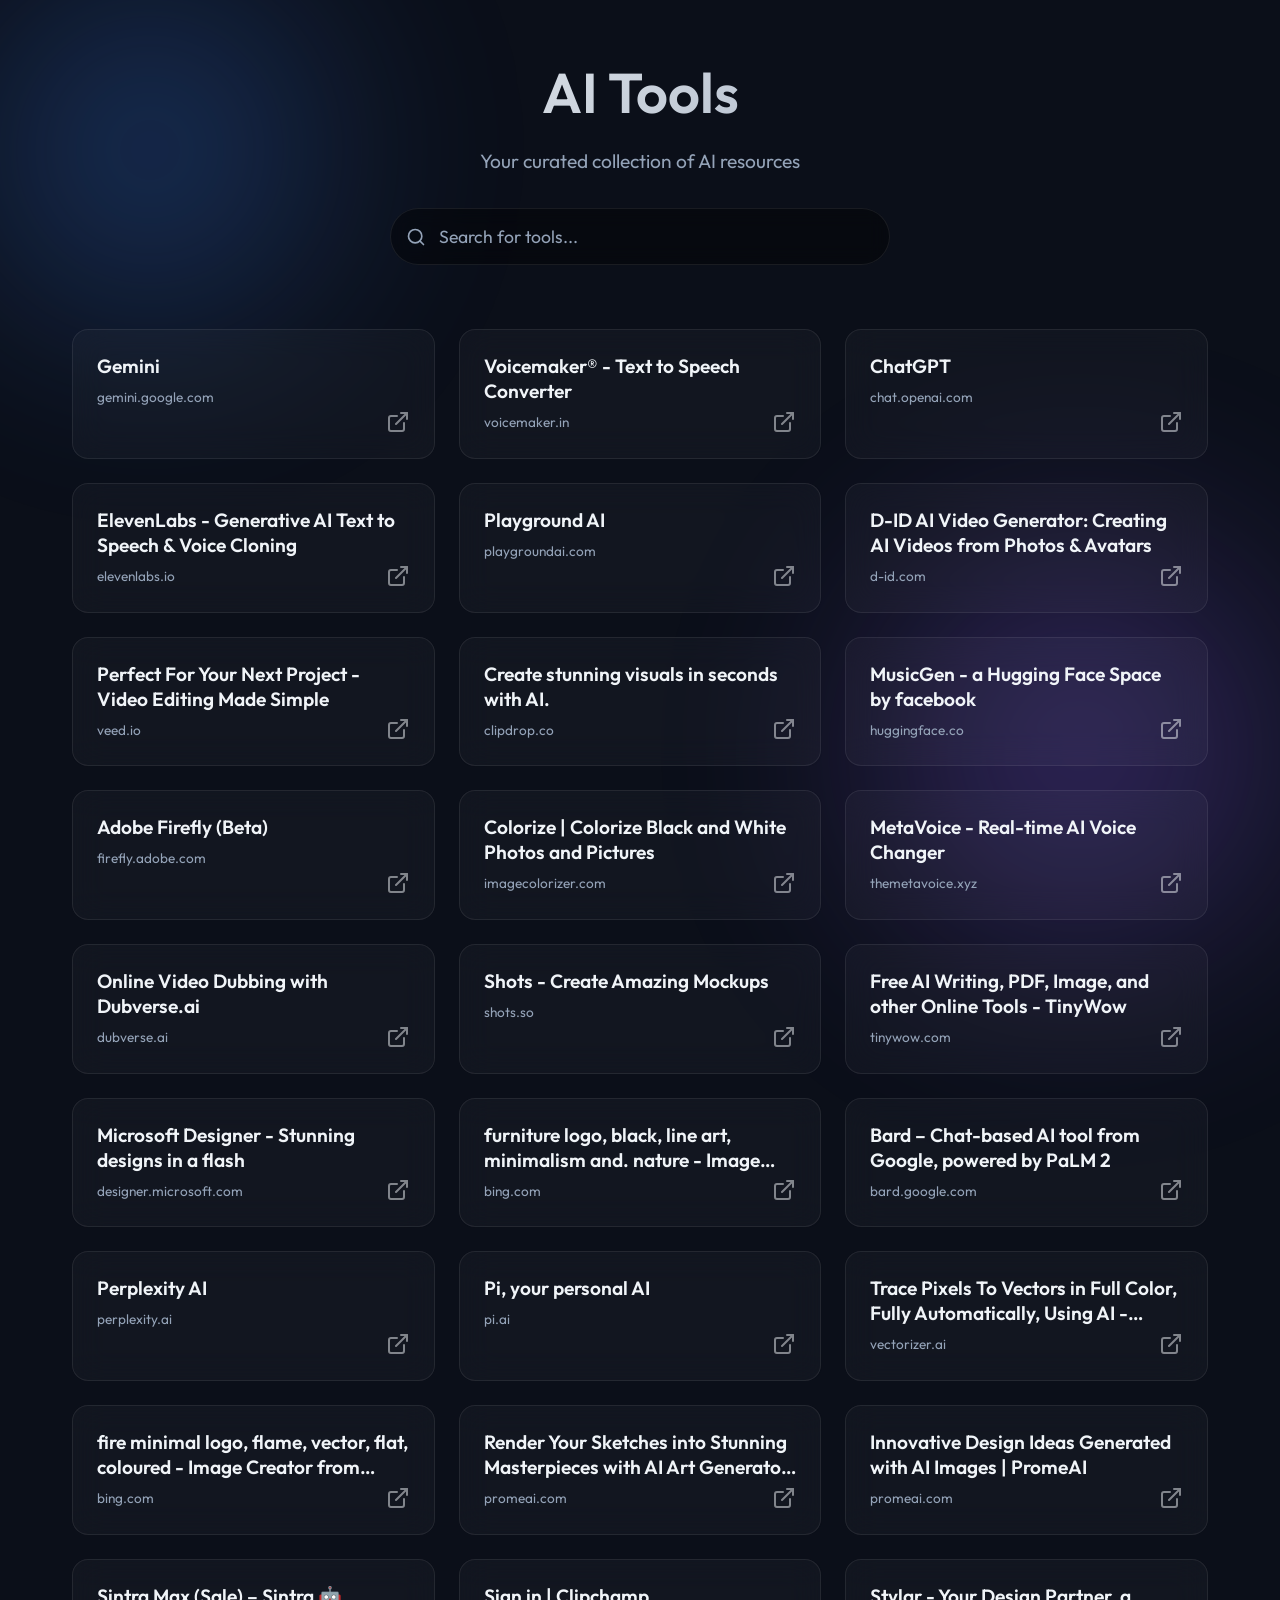
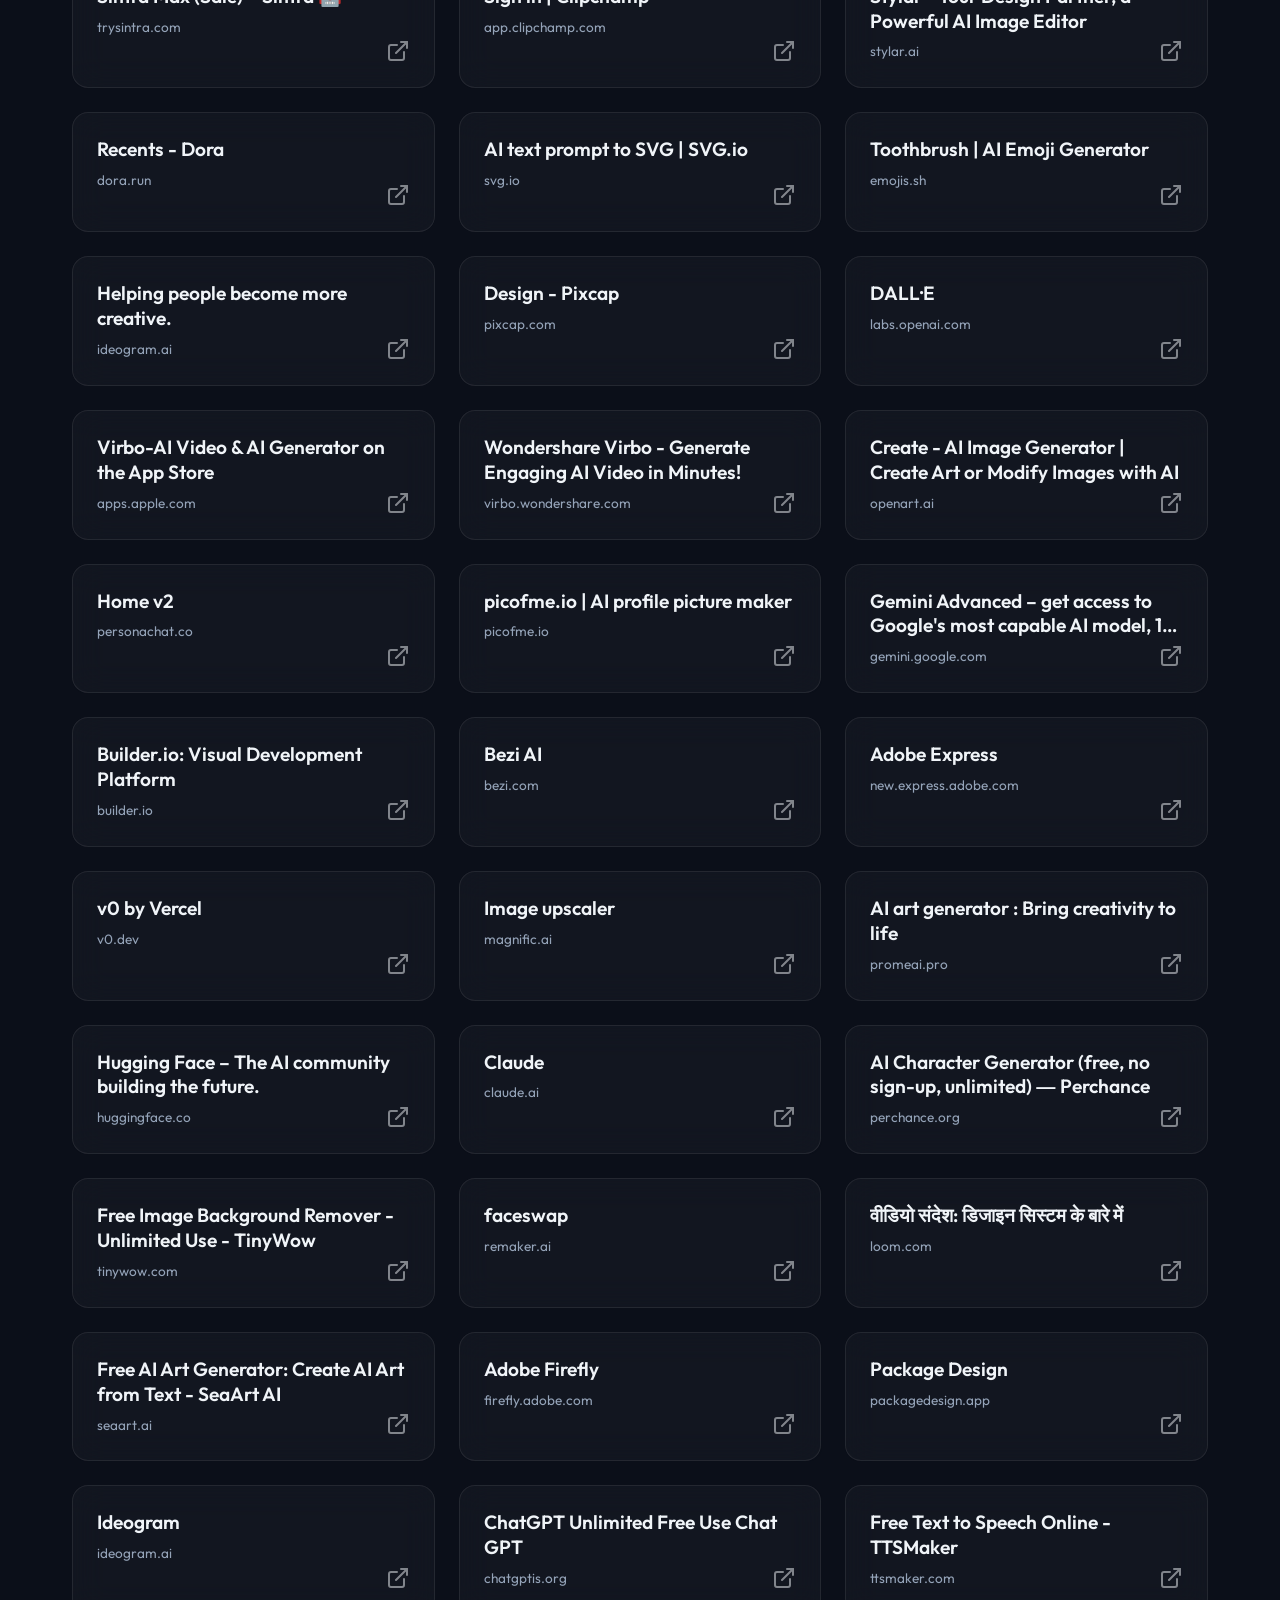
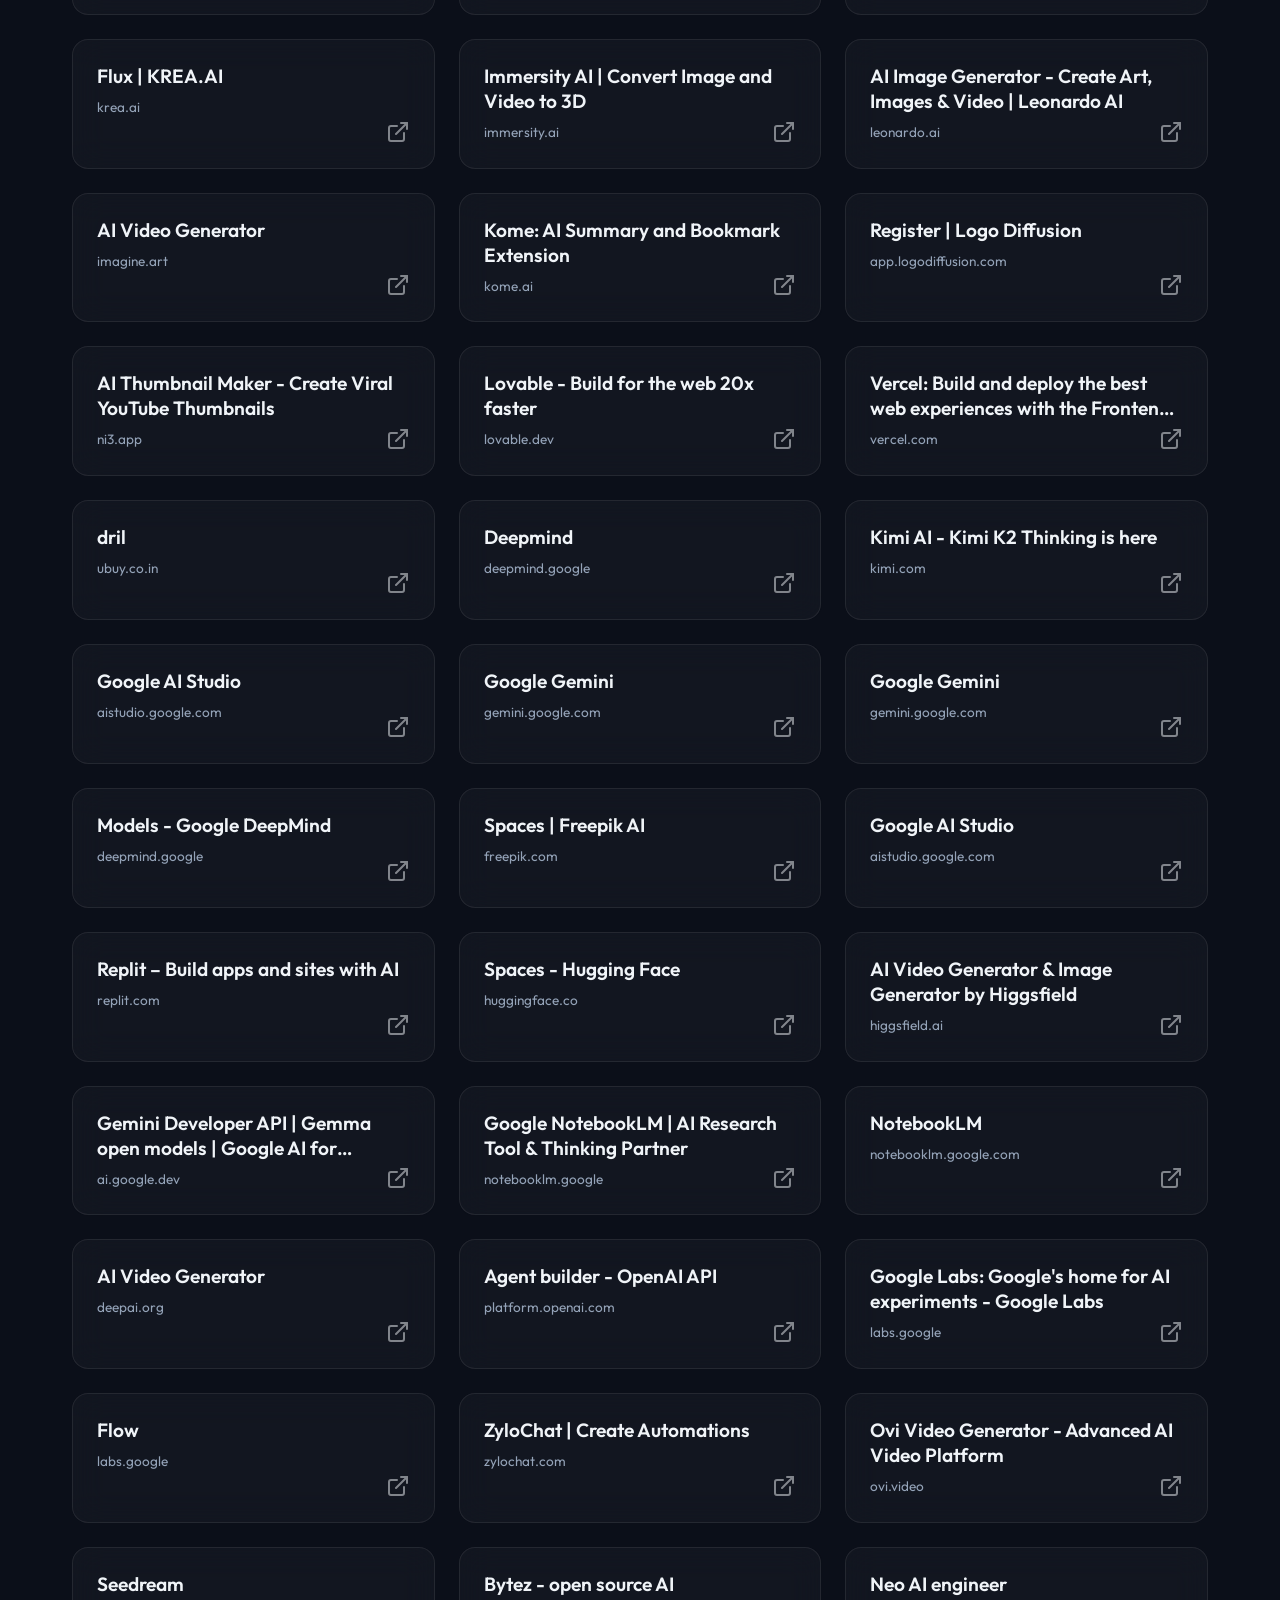
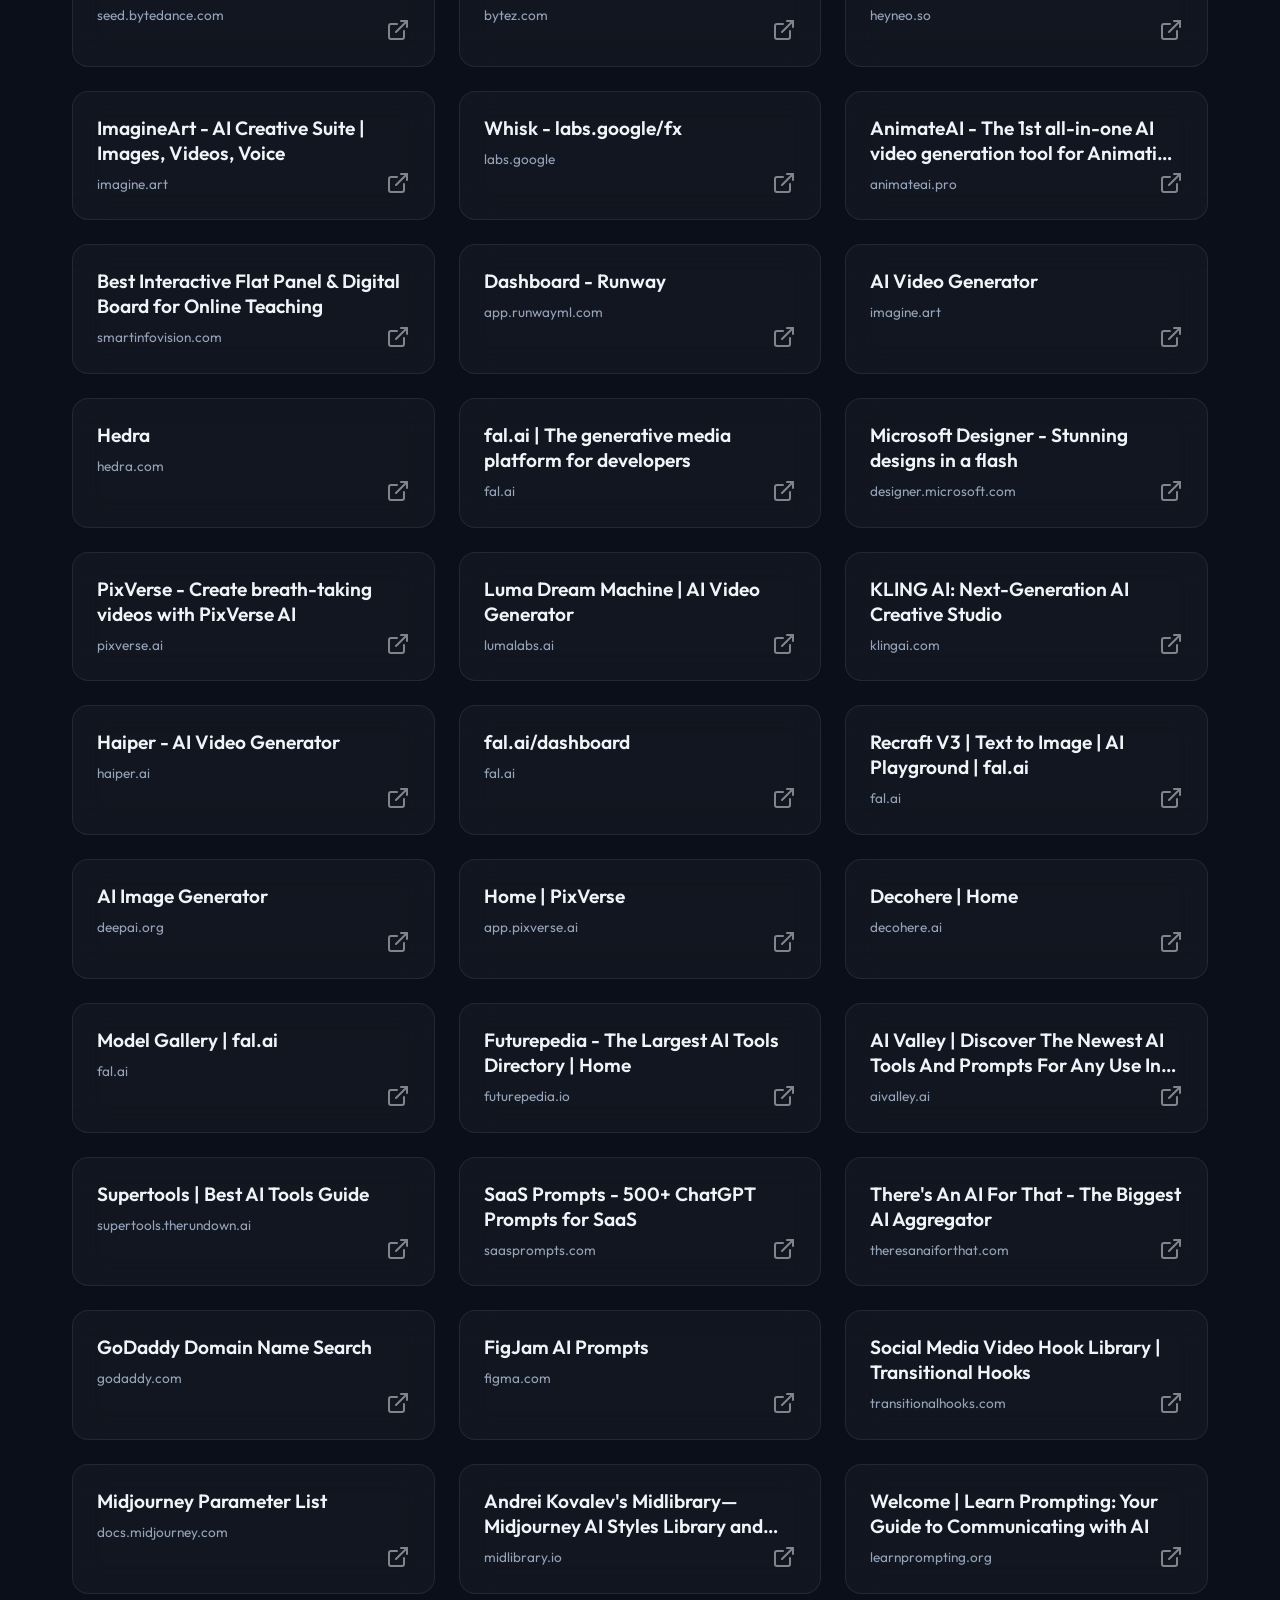
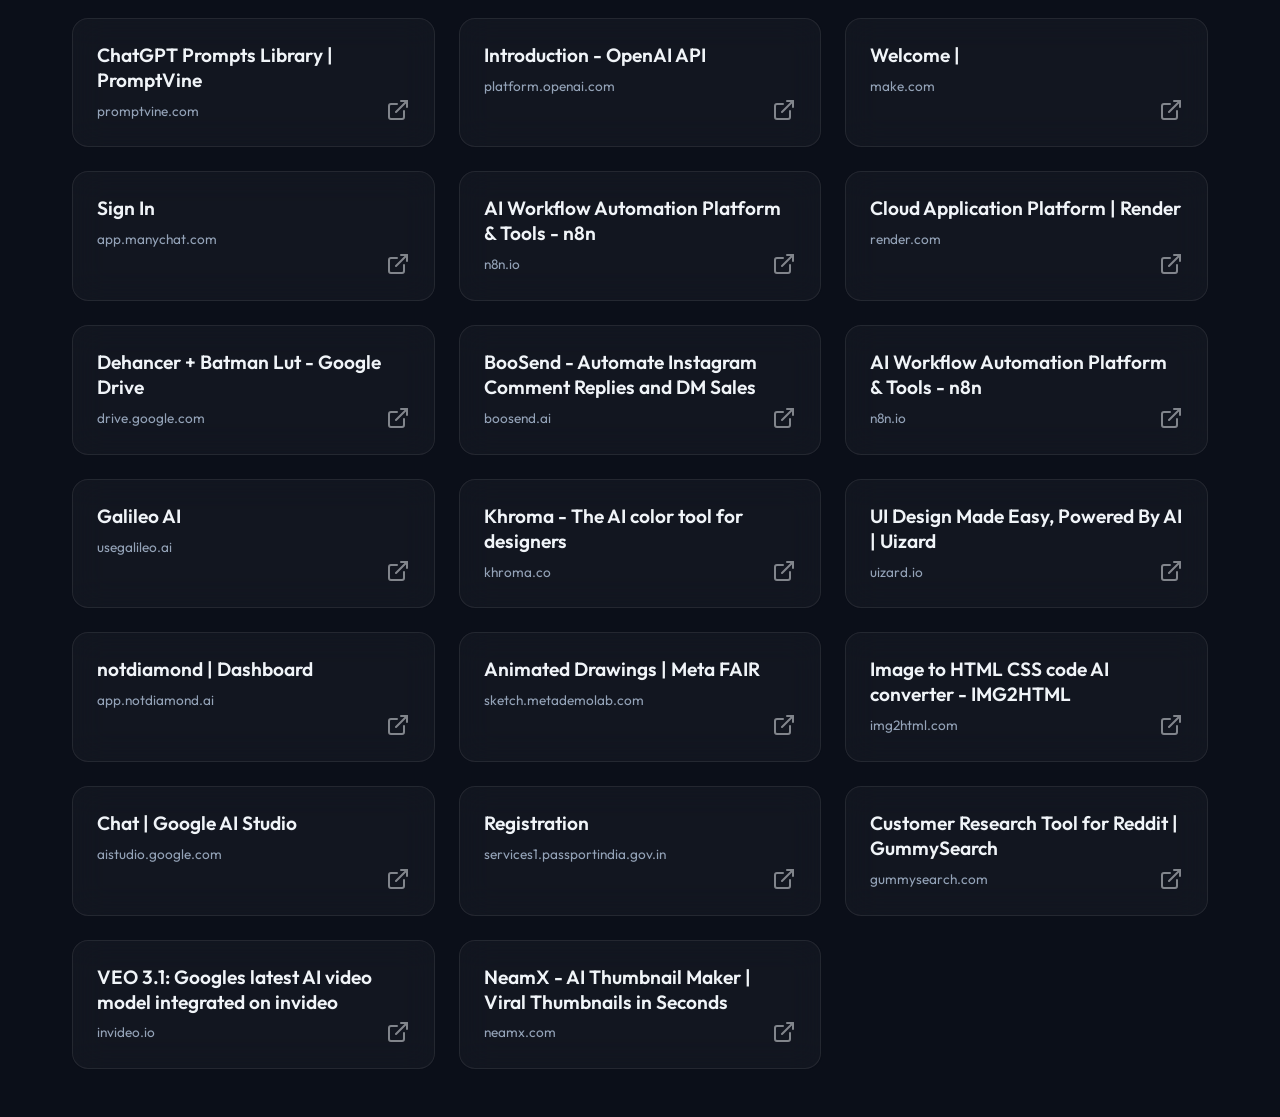
==== index.html @ 4e3dfdd3 "Initial commit of AI Tools dashboard" ====
<!DOCTYPE html>
<html lang="en">
<head>
    <meta charset="UTF-8">
    <meta name="viewport" content="width=device-width, initial-scale=1.0">
    <title>AI Tools Dashboard</title>
    <link rel="preconnect" href="https://fonts.googleapis.com">
    <link rel="preconnect" href="https://fonts.gstatic.com" crossorigin>
    <link href="https://fonts.googleapis.com/css2?family=Outfit:wght@300;400;600&display=swap" rel="stylesheet">
    <link rel="stylesheet" href="style.css">
</head>
<body>
    <div class="background-orb orb-1"></div>
    <div class="background-orb orb-2"></div>
    
    <main class="container">
        <header>
            <h1>AI Tools</h1>
            <p>Your curated collection of AI resources</p>
            <div class="search-container">
                <input type="text" id="search-input" placeholder="Search for tools...">
                <svg class="search-icon" xmlns="http://www.w3.org/2000/svg" width="20" height="20" viewBox="0 0 24 24" fill="none" stroke="currentColor" stroke-width="2" stroke-linecap="round" stroke-linejoin="round"><circle cx="11" cy="11" r="8"></circle><line x1="21" y1="21" x2="16.65" y2="16.65"></line></svg>
            </div>
        </header>
        
        <div class="grid-container" id="bookmarks-grid">
            <!-- Bookmarks will be injected here -->
        </div>
        
        <div id="no-results" class="hidden">
            <p>No tools found matching your search.</p>
        </div>
    </main>

    <script src="data.js"></script>
    <script src="script.js"></script>
</body>
</html>
---- style.css ----
:root {
    --bg-color: #0b0f19;
    --card-bg: rgba(255, 255, 255, 0.03);
    --card-border: rgba(255, 255, 255, 0.08);
    --card-hover-bg: rgba(255, 255, 255, 0.06);
    --card-hover-border: rgba(255, 255, 255, 0.2);
    --text-primary: #f0f4f8;
    --text-secondary: #94a3b8;
    --accent: #3b82f6;
    --accent-glow: rgba(59, 130, 246, 0.5);
    --gradient-1: #3b82f6;
    --gradient-2: #8b5cf6;
}

* {
    box-sizing: border-box;
    margin: 0;
    padding: 0;
}

body {
    font-family: 'Outfit', sans-serif;
    background-color: var(--bg-color);
    color: var(--text-primary);
    min-height: 100vh;
    overflow-x: hidden;
    position: relative;
    line-height: 1.6;
}

/* Background animated orbs for premium feel */
.background-orb {
    position: fixed;
    border-radius: 50%;
    filter: blur(100px);
    z-index: -1;
    opacity: 0.4;
    animation: float 20s infinite alternate ease-in-out;
}

.orb-1 {
    width: 500px;
    height: 500px;
    background: radial-gradient(circle, var(--gradient-1) 0%, transparent 70%);
    top: -100px;
    left: -100px;
}

.orb-2 {
    width: 600px;
    height: 600px;
    background: radial-gradient(circle, var(--gradient-2) 0%, transparent 70%);
    bottom: -150px;
    right: -100px;
    animation-delay: -5s;
}

@keyframes float {
    0% { transform: translate(0, 0) scale(1); }
    100% { transform: translate(30px, 50px) scale(1.1); }
}

.container {
    max-width: 1200px;
    margin: 0 auto;
    padding: 3rem 2rem;
}

header {
    text-align: center;
    margin-bottom: 4rem;
    animation: fadeInDown 0.8s ease-out;
}

h1 {
    font-size: 3.5rem;
    font-weight: 600;
    margin-bottom: 0.5rem;
    background: linear-gradient(135deg, #fff, #94a3b8);
    -webkit-background-clip: text;
    -webkit-text-fill-color: transparent;
}

header p {
    font-size: 1.2rem;
    color: var(--text-secondary);
    margin-bottom: 2rem;
}

.search-container {
    position: relative;
    max-width: 500px;
    margin: 0 auto;
}

#search-input {
    width: 100%;
    padding: 1rem 1.5rem 1rem 3rem;
    font-family: 'Outfit', sans-serif;
    font-size: 1.1rem;
    color: var(--text-primary);
    background: rgba(0, 0, 0, 0.4);
    border: 1px solid var(--card-border);
    border-radius: 50px;
    outline: none;
    transition: all 0.3s ease;
    backdrop-filter: blur(10px);
    -webkit-backdrop-filter: blur(10px);
}

#search-input:focus {
    border-color: var(--accent);
    box-shadow: 0 0 20px var(--accent-glow);
    background: rgba(0, 0, 0, 0.6);
}

#search-input::placeholder {
    color: var(--text-secondary);
}

.search-icon {
    position: absolute;
    left: 1rem;
    top: 50%;
    transform: translateY(-50%);
    color: var(--text-secondary);
    pointer-events: none;
    transition: color 0.3s ease;
}

#search-input:focus + .search-icon {
    color: var(--accent);
}

.grid-container {
    display: grid;
    grid-template-columns: repeat(auto-fill, minmax(280px, 1fr));
    gap: 1.5rem;
    perspective: 1000px;
}

.bookmark-card {
    background: var(--card-bg);
    border: 1px solid var(--card-border);
    border-radius: 16px;
    padding: 1.5rem;
    text-decoration: none;
    color: var(--text-primary);
    transition: all 0.4s cubic-bezier(0.175, 0.885, 0.32, 1.275);
    backdrop-filter: blur(16px);
    -webkit-backdrop-filter: blur(16px);
    display: flex;
    flex-direction: column;
    justify-content: space-between;
    min-height: 120px;
    position: relative;
    overflow: hidden;
    opacity: 0;
    transform: translateY(20px);
    animation: fadeInUp 0.6s forwards ease-out;
}

/* Subtle shine effect on cards */
.bookmark-card::before {
    content: '';
    position: absolute;
    top: 0;
    left: -100%;
    width: 50%;
    height: 100%;
    background: linear-gradient(to right, transparent, rgba(255, 255, 255, 0.05), transparent);
    transform: skewX(-20deg);
    transition: 0.7s;
}

.bookmark-card:hover::before {
    left: 150%;
}

.bookmark-card:hover {
    transform: translateY(-8px) scale(1.02);
    background: var(--card-hover-bg);
    border-color: var(--card-hover-border);
    box-shadow: 0 20px 40px rgba(0, 0, 0, 0.4), 0 0 20px rgba(59, 130, 246, 0.1);
}

.bookmark-title {
    font-size: 1.2rem;
    font-weight: 600;
    margin-bottom: 0.5rem;
    line-height: 1.3;
    display: -webkit-box;
    -webkit-line-clamp: 2;
    -webkit-box-orient: vertical;
    overflow: hidden;
}

.bookmark-url {
    font-size: 0.85rem;
    color: var(--text-secondary);
    white-space: nowrap;
    overflow: hidden;
    text-overflow: ellipsis;
}

.bookmark-icon {
    position: absolute;
    bottom: 1.5rem;
    right: 1.5rem;
    width: 24px;
    height: 24px;
    opacity: 0.5;
    transition: opacity 0.3s ease;
}

.bookmark-card:hover .bookmark-icon {
    opacity: 1;
}

.hidden {
    display: none !important;
}

#no-results {
    text-align: center;
    padding: 3rem;
    color: var(--text-secondary);
    font-size: 1.2rem;
    animation: fadeIn 0.5s ease;
}

@keyframes fadeInUp {
    to {
        opacity: 1;
        transform: translateY(0);
    }
}

@keyframes fadeInDown {
    from {
        opacity: 0;
        transform: translateY(-20px);
    }
    to {
        opacity: 1;
        transform: translateY(0);
    }
}

@keyframes fadeIn {
    from { opacity: 0; }
    to { opacity: 1; }
}

@media (max-width: 768px) {
    h1 { font-size: 2.5rem; }
    .container { padding: 2rem 1rem; }
}
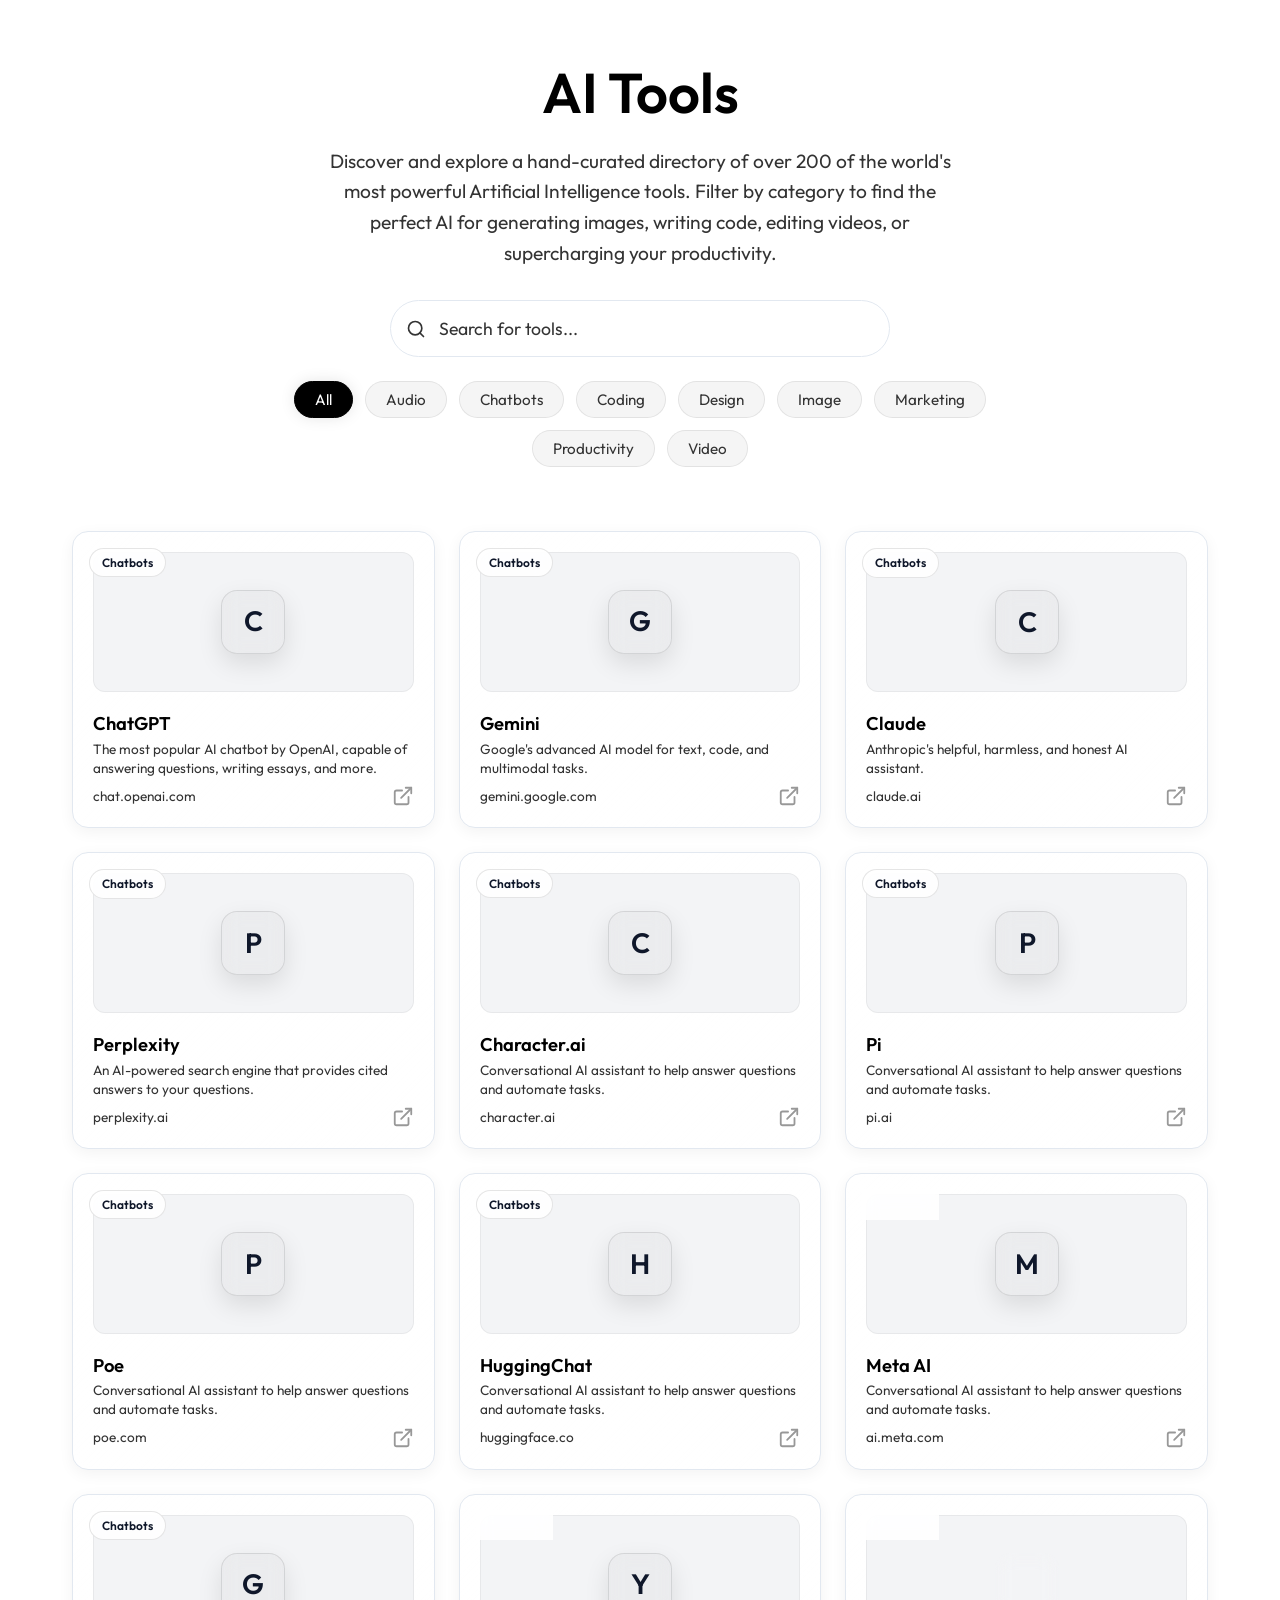
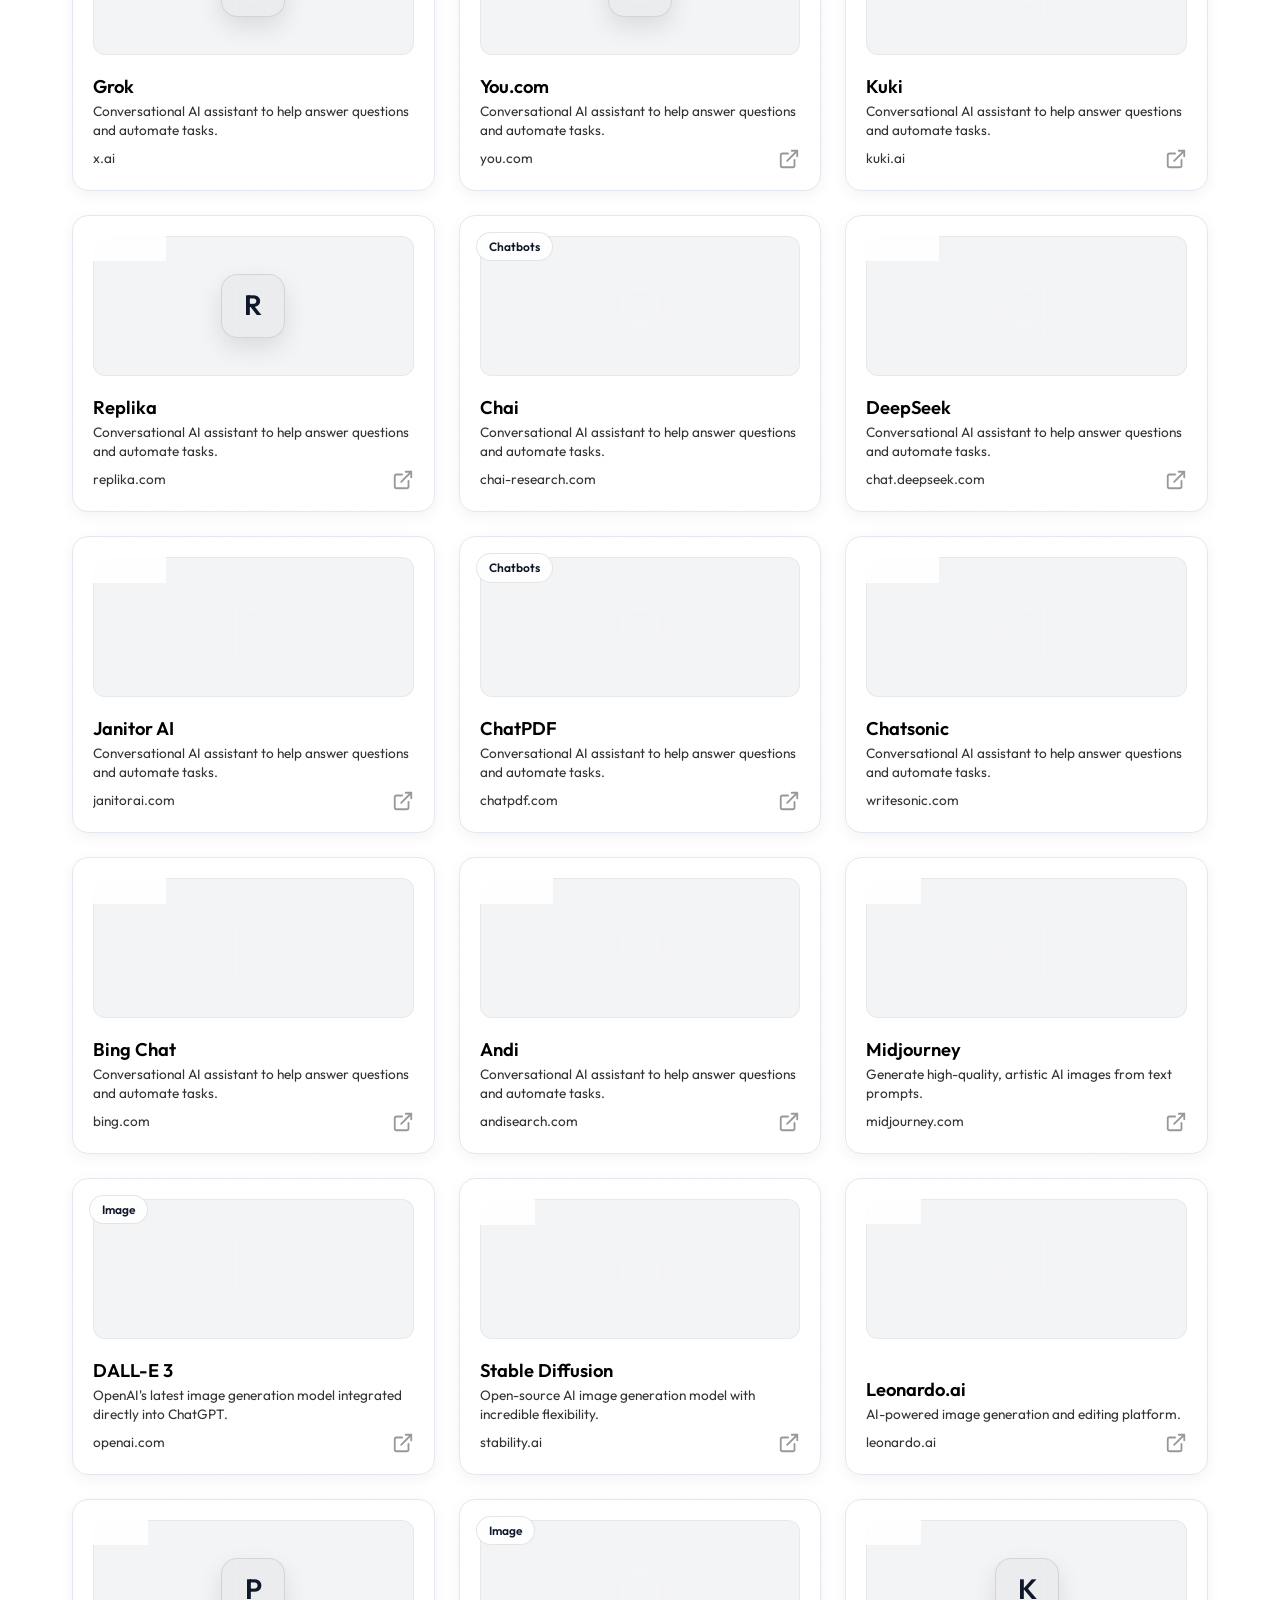
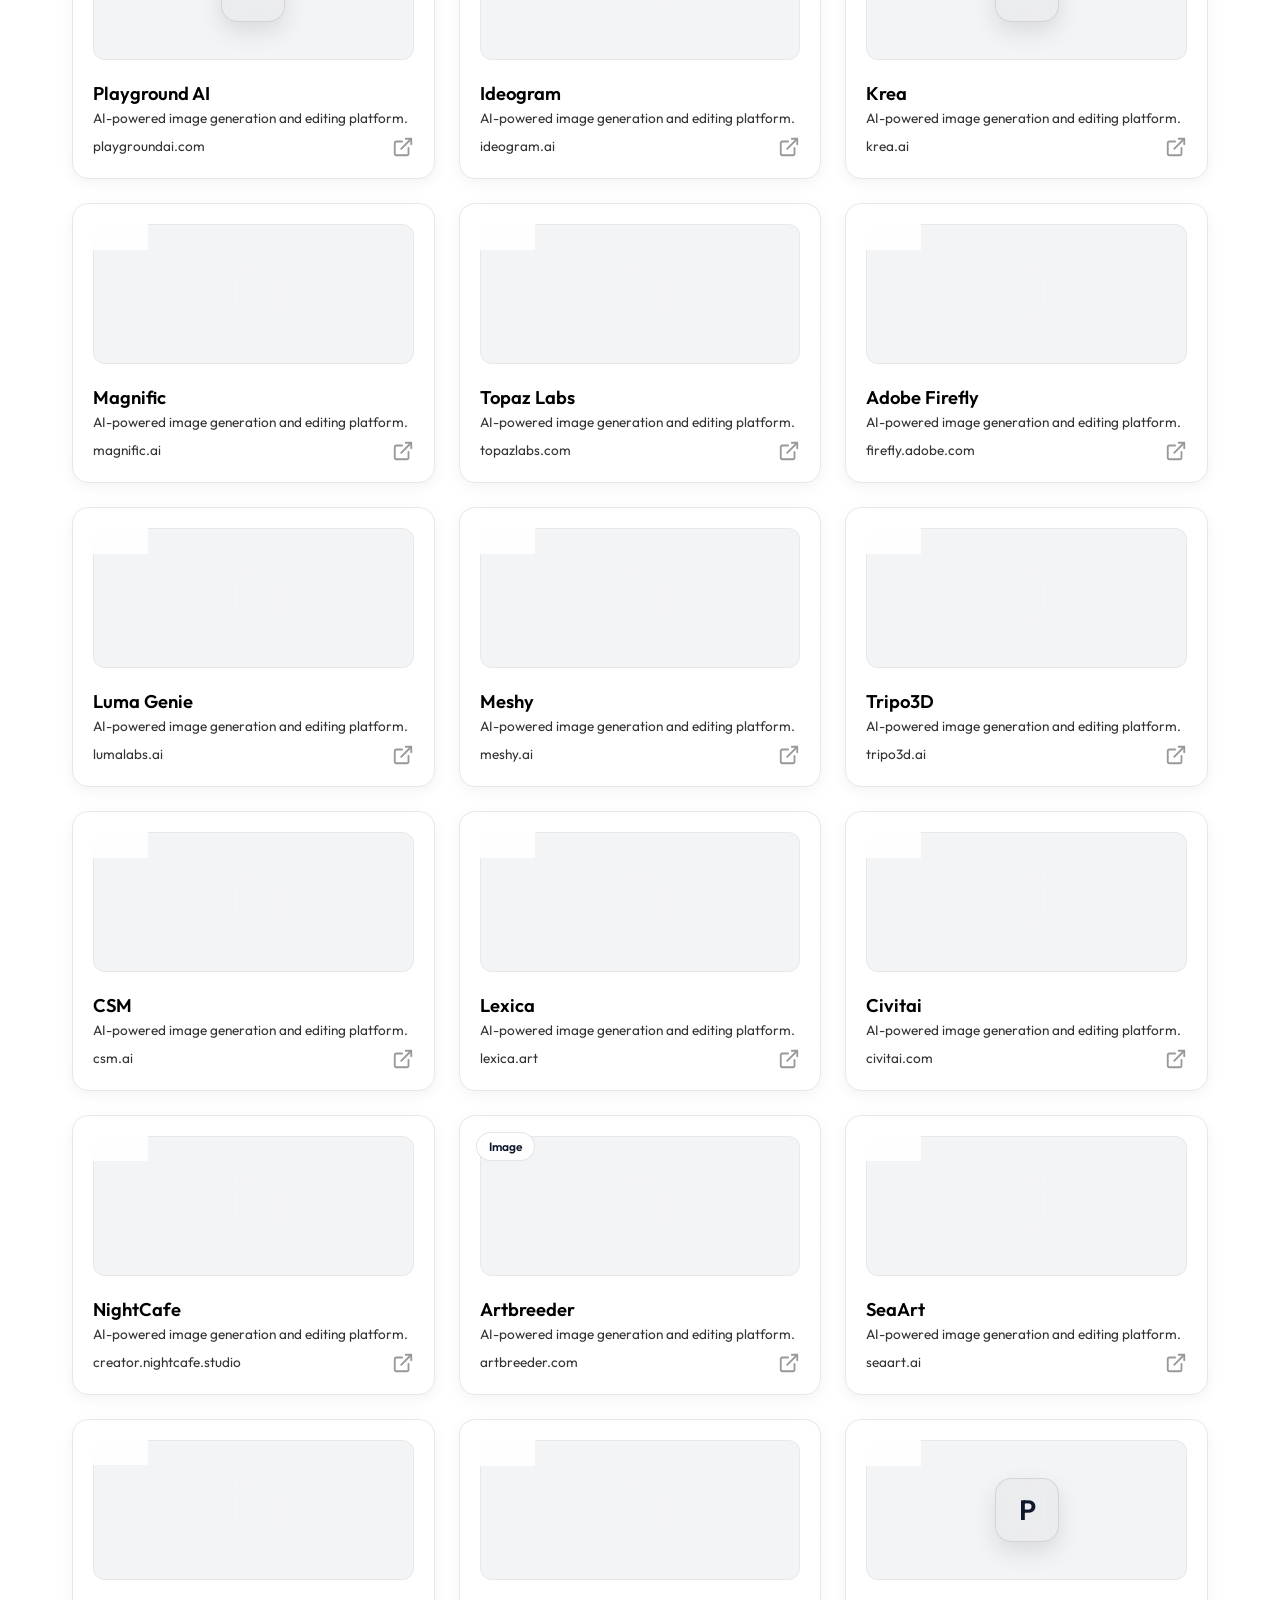
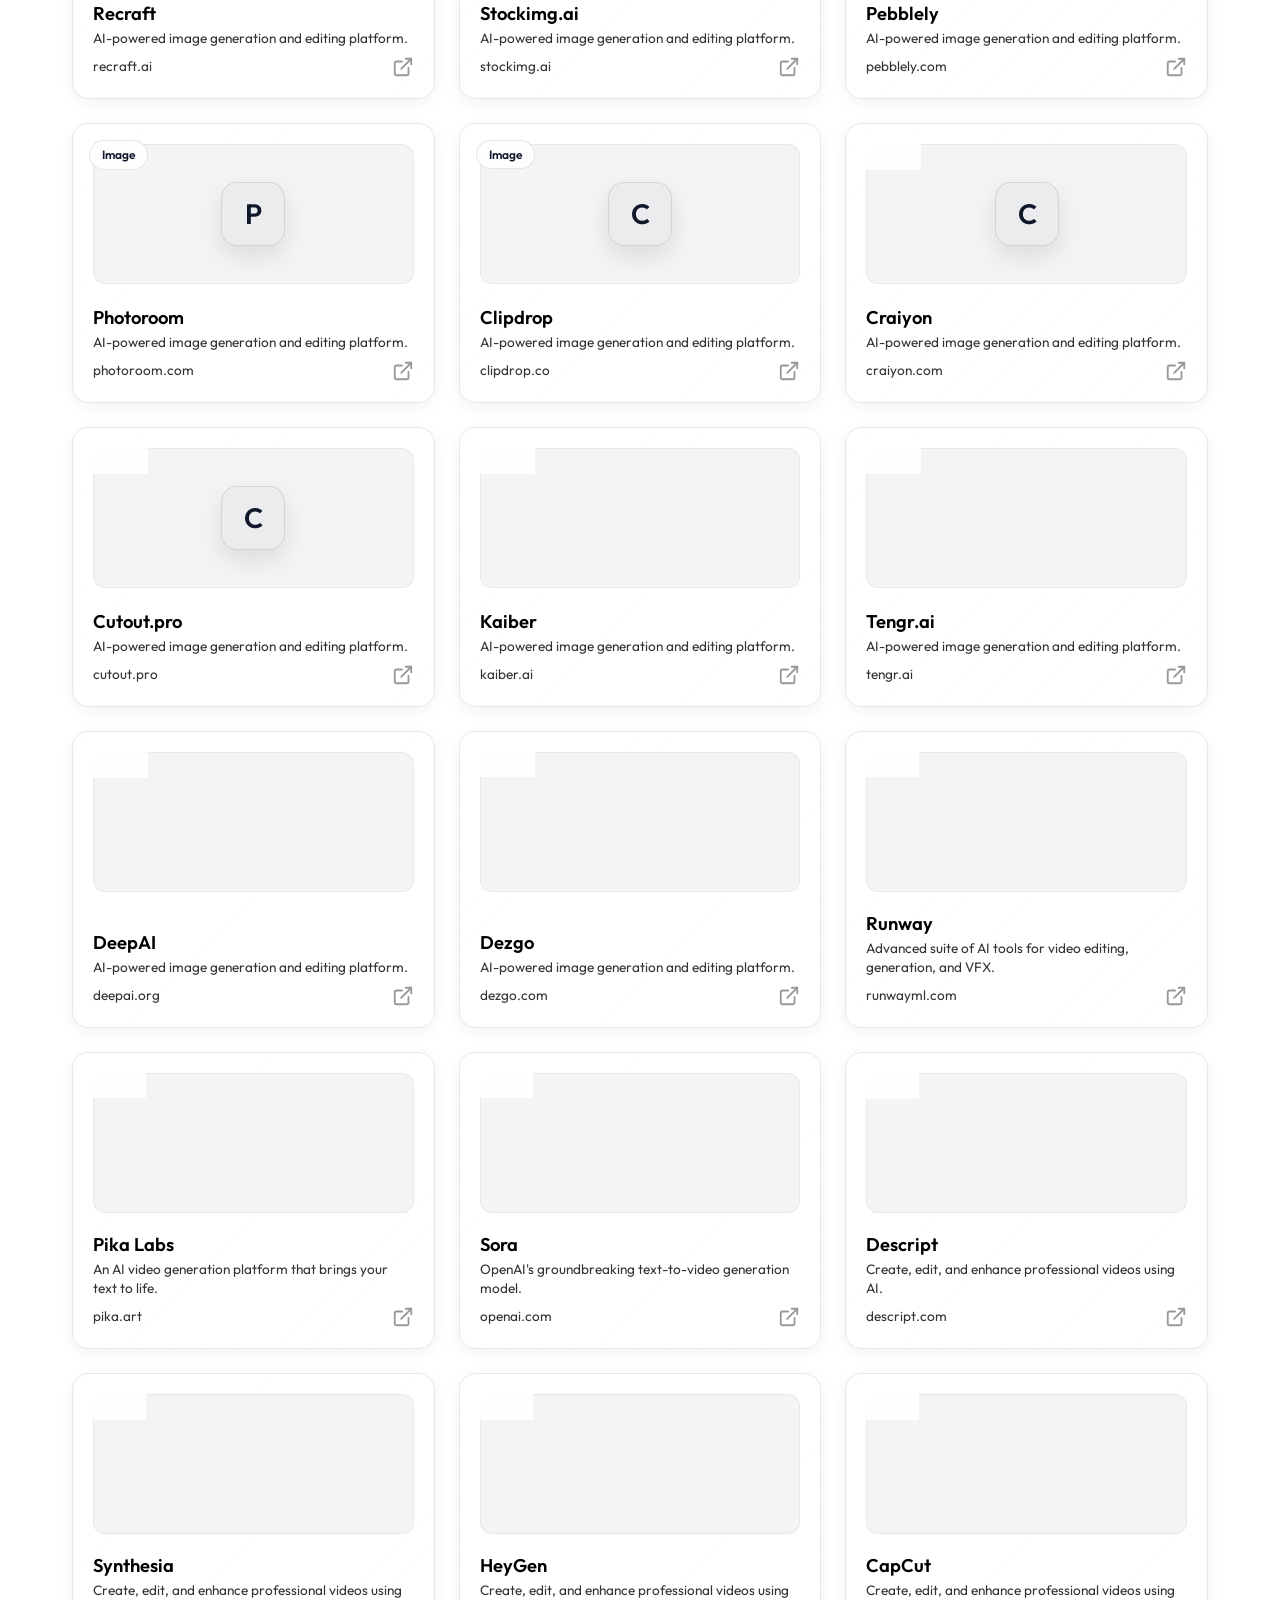
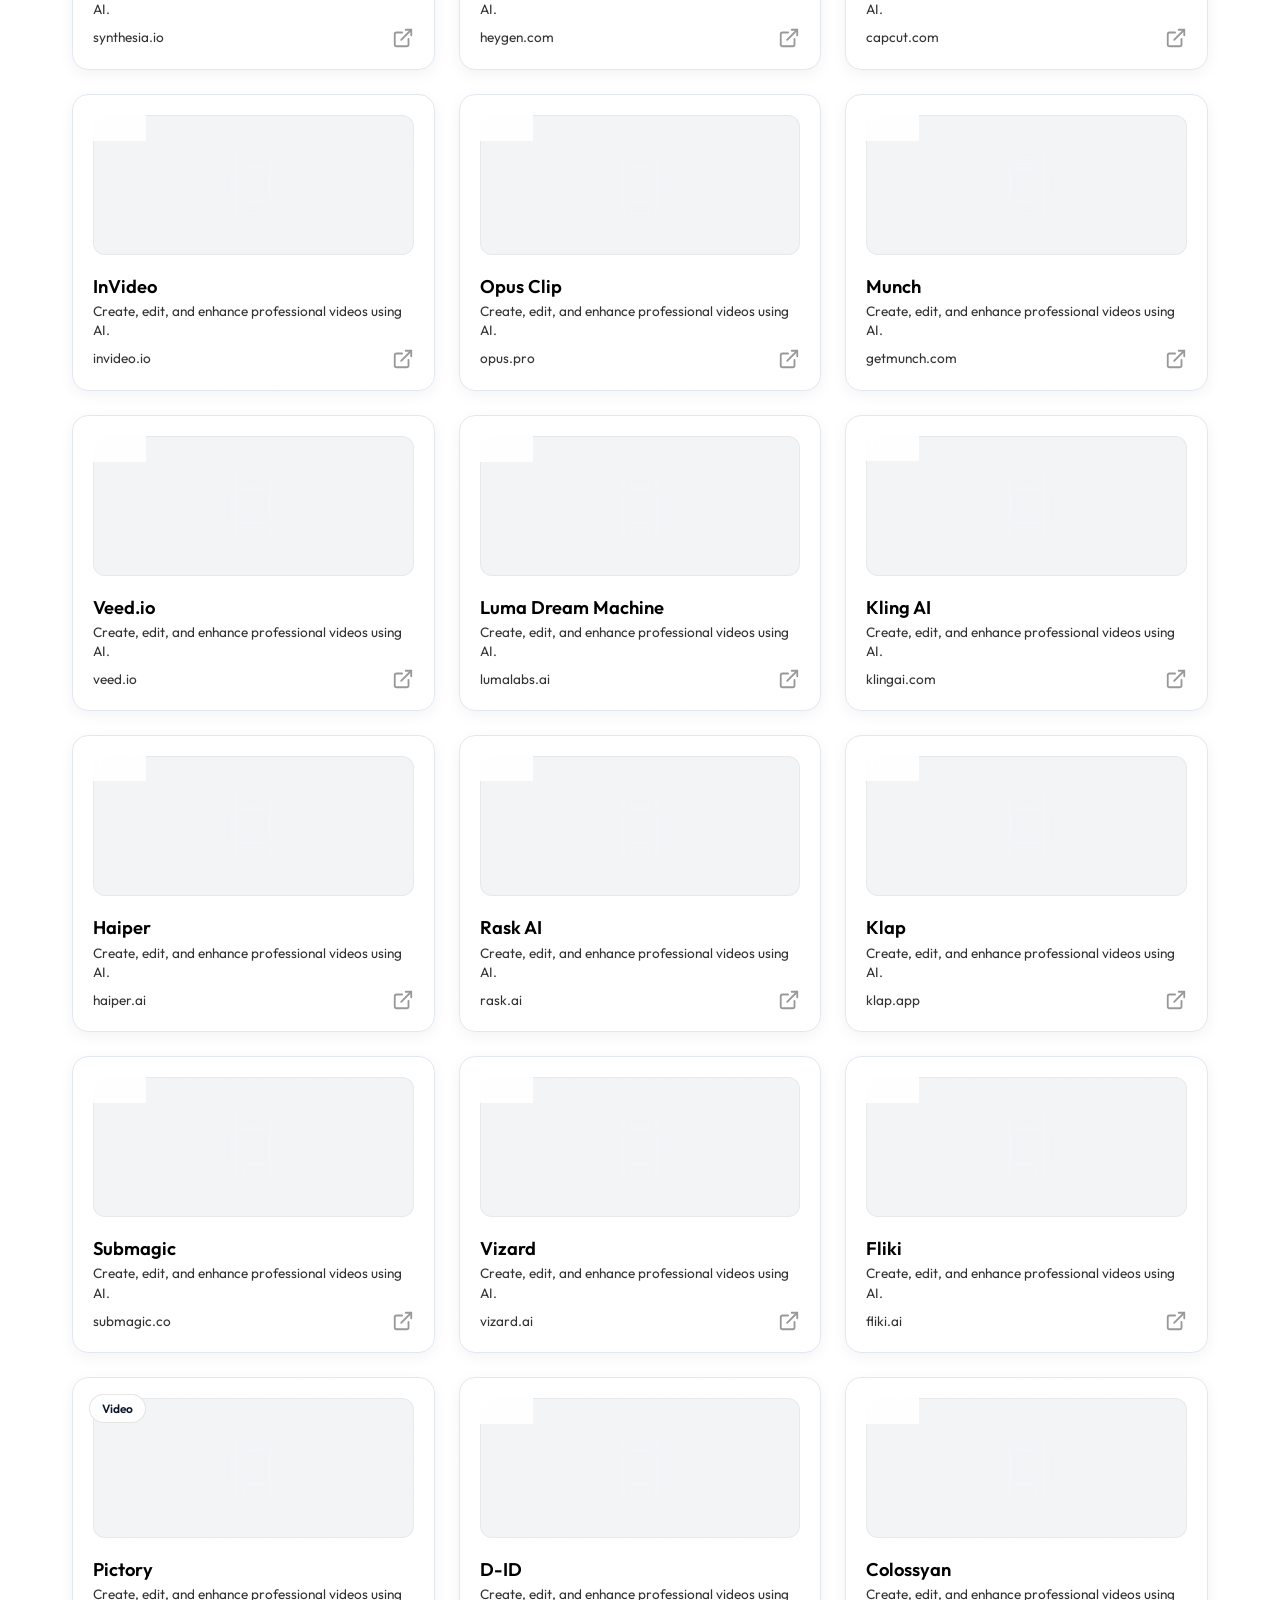
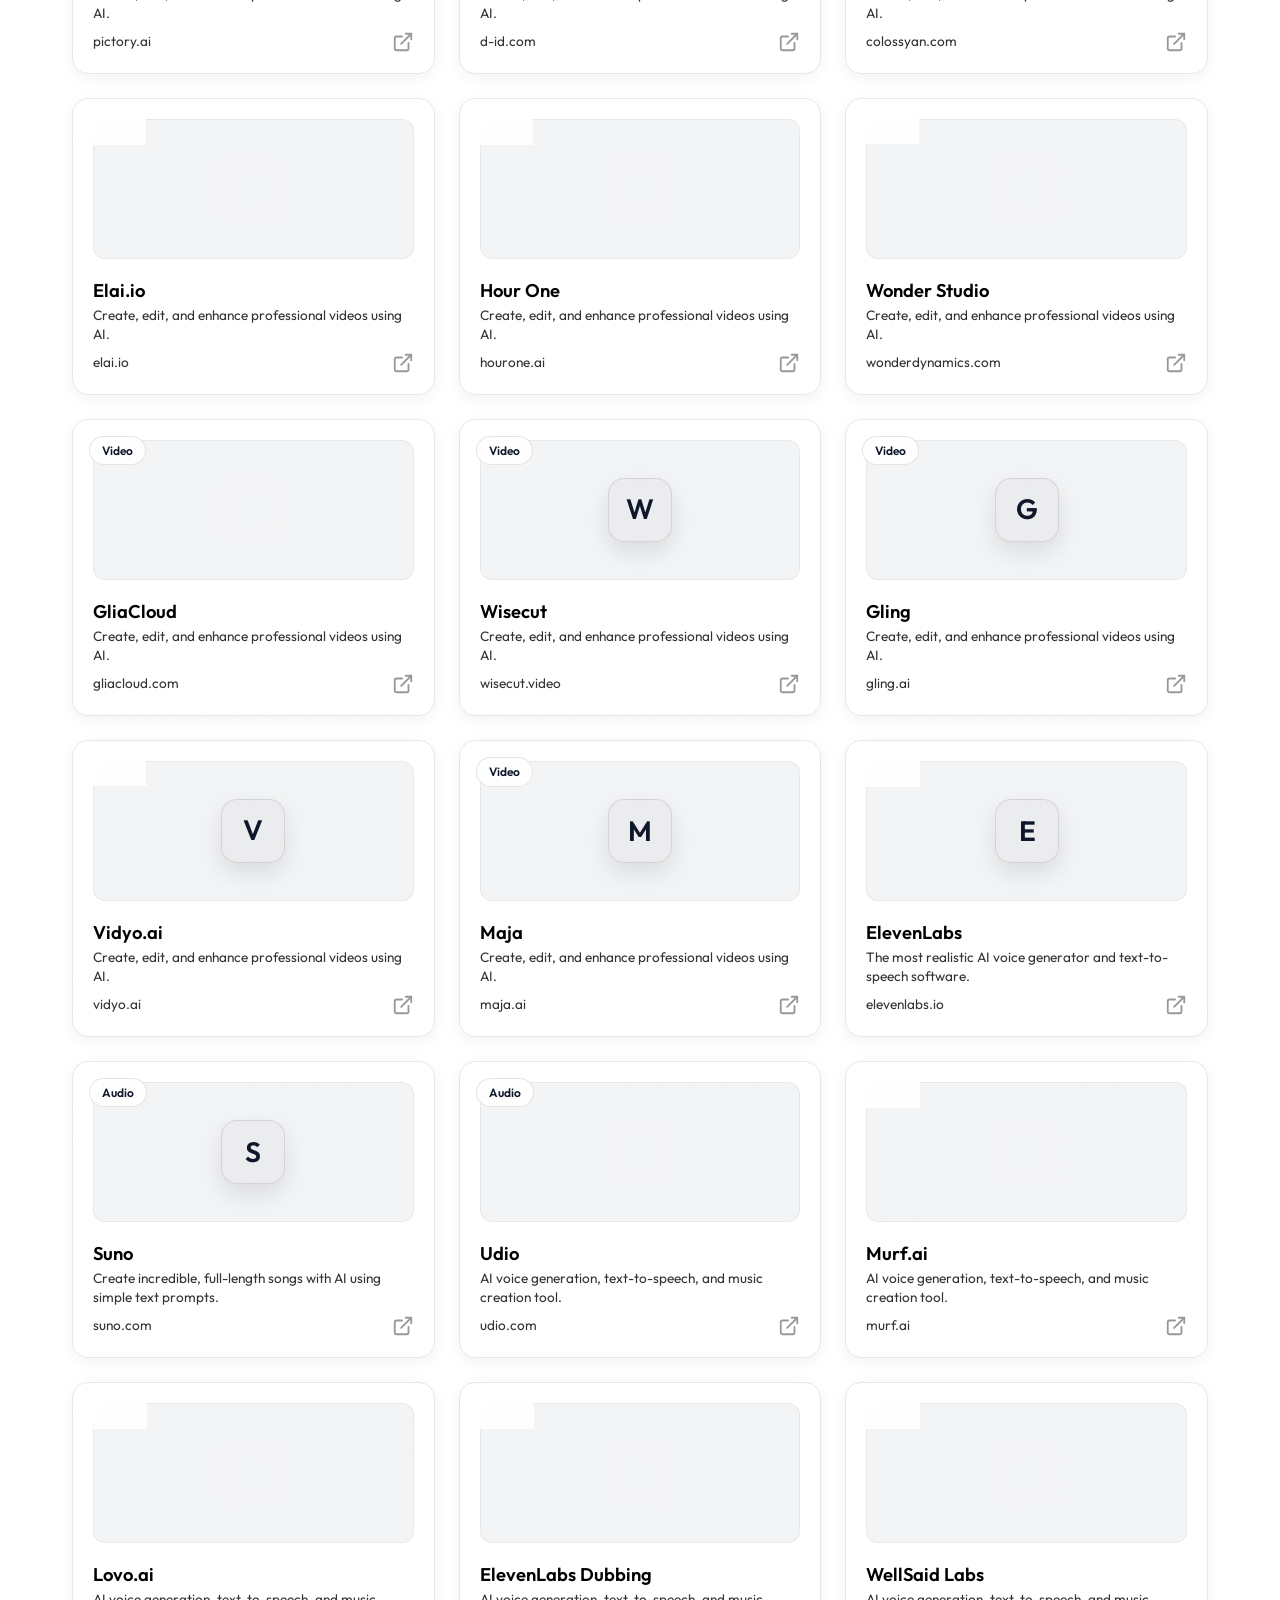
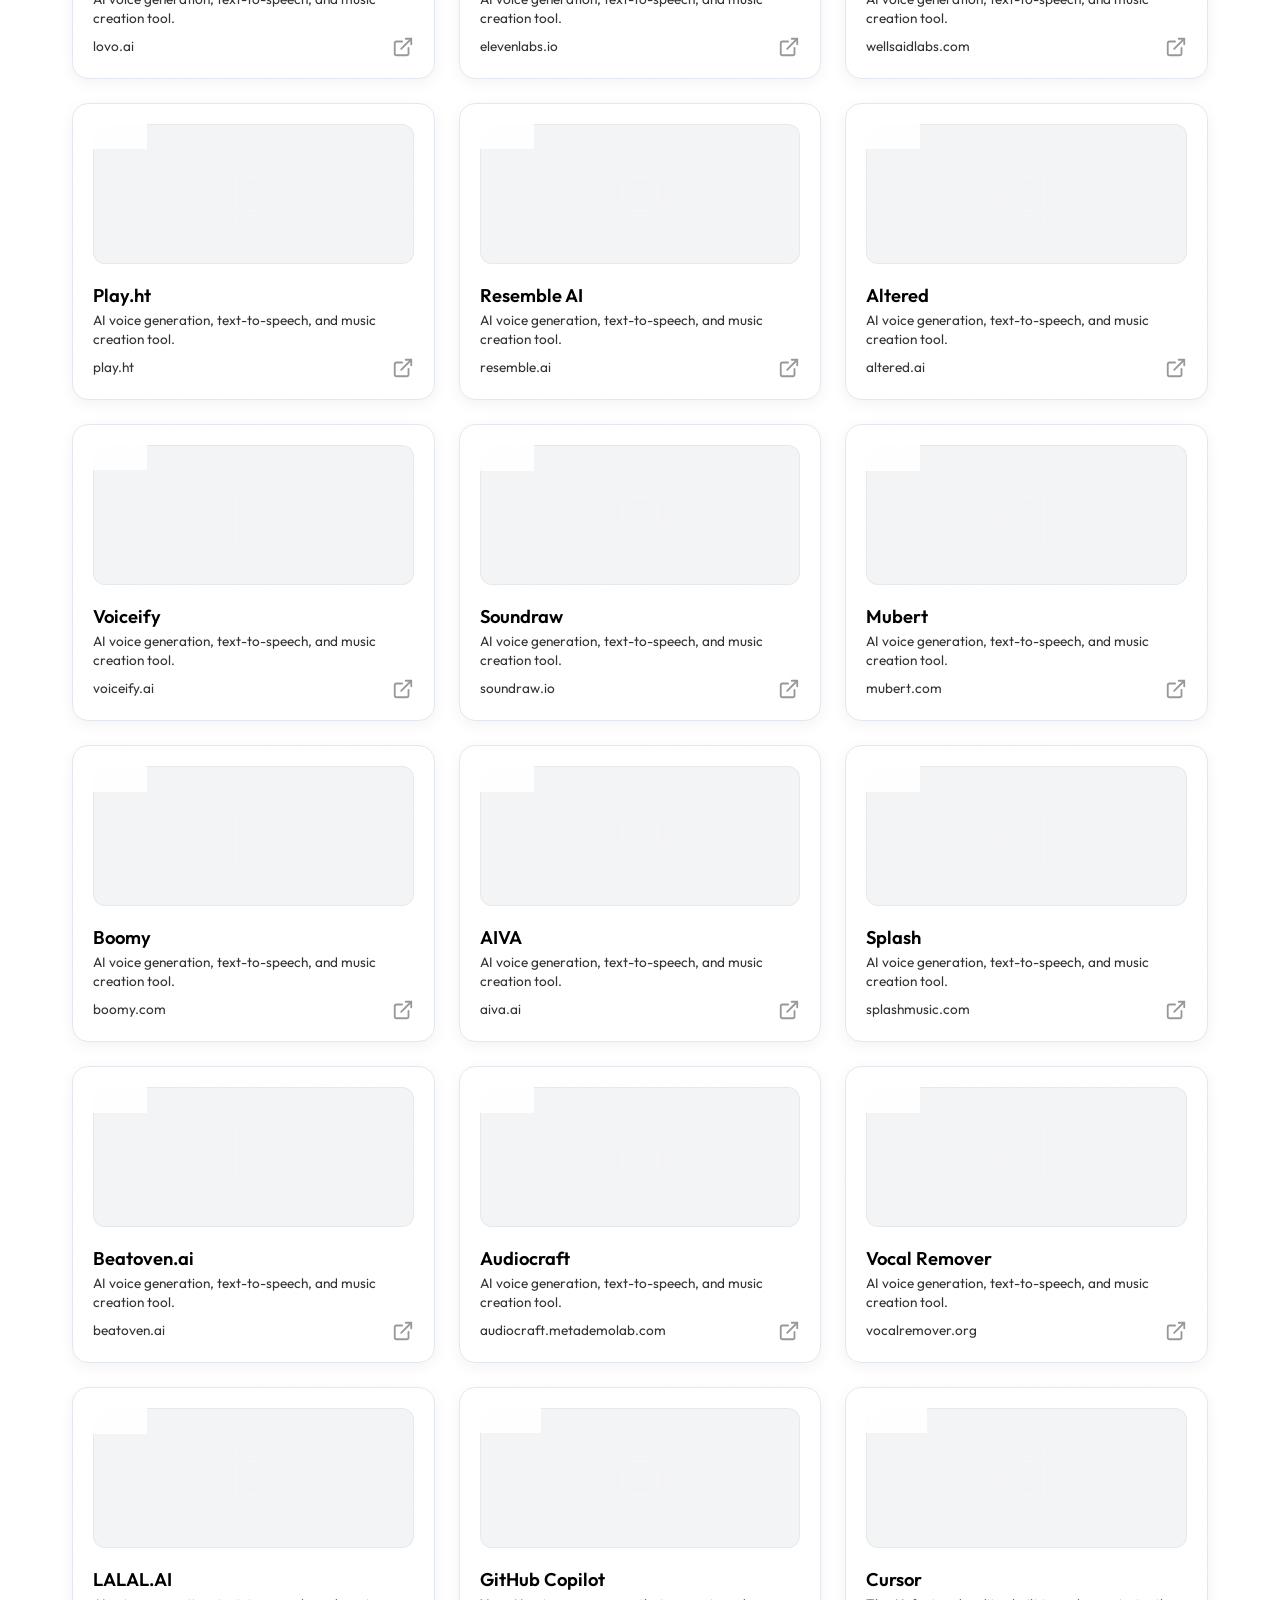
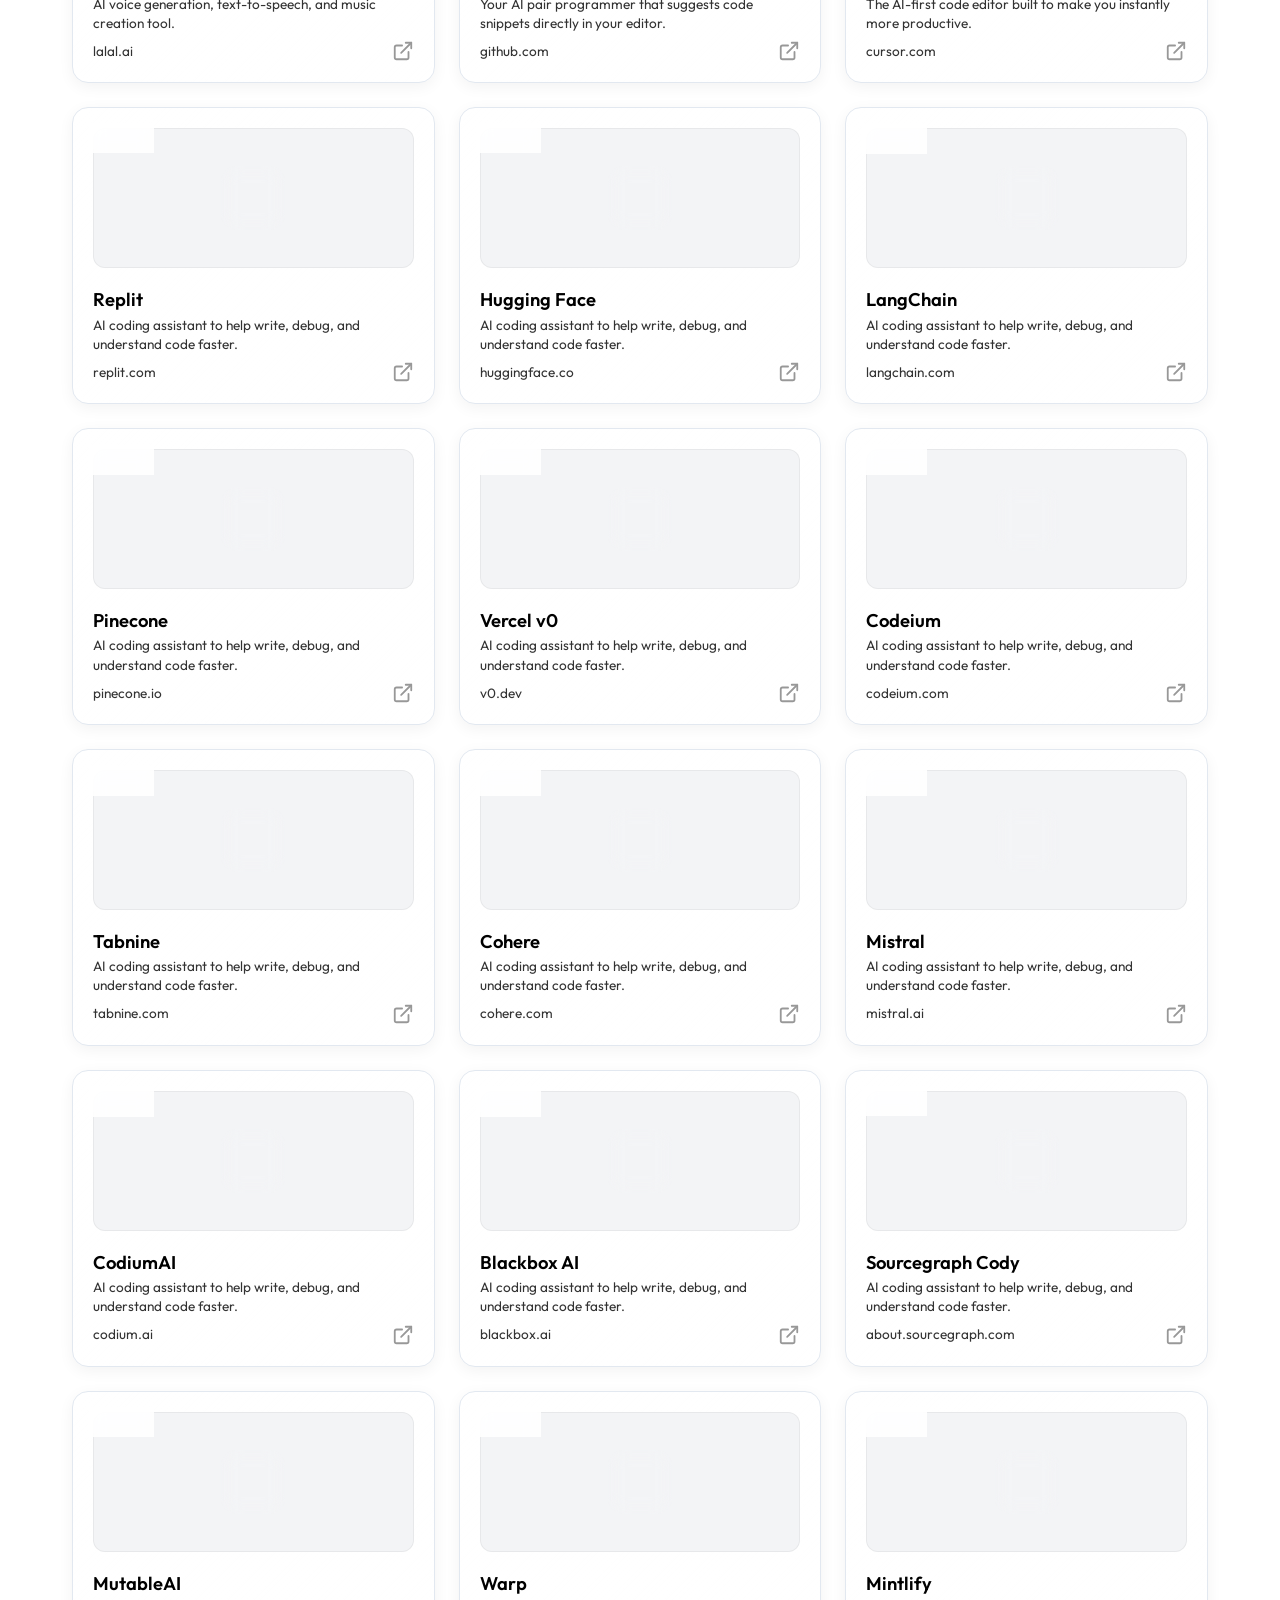
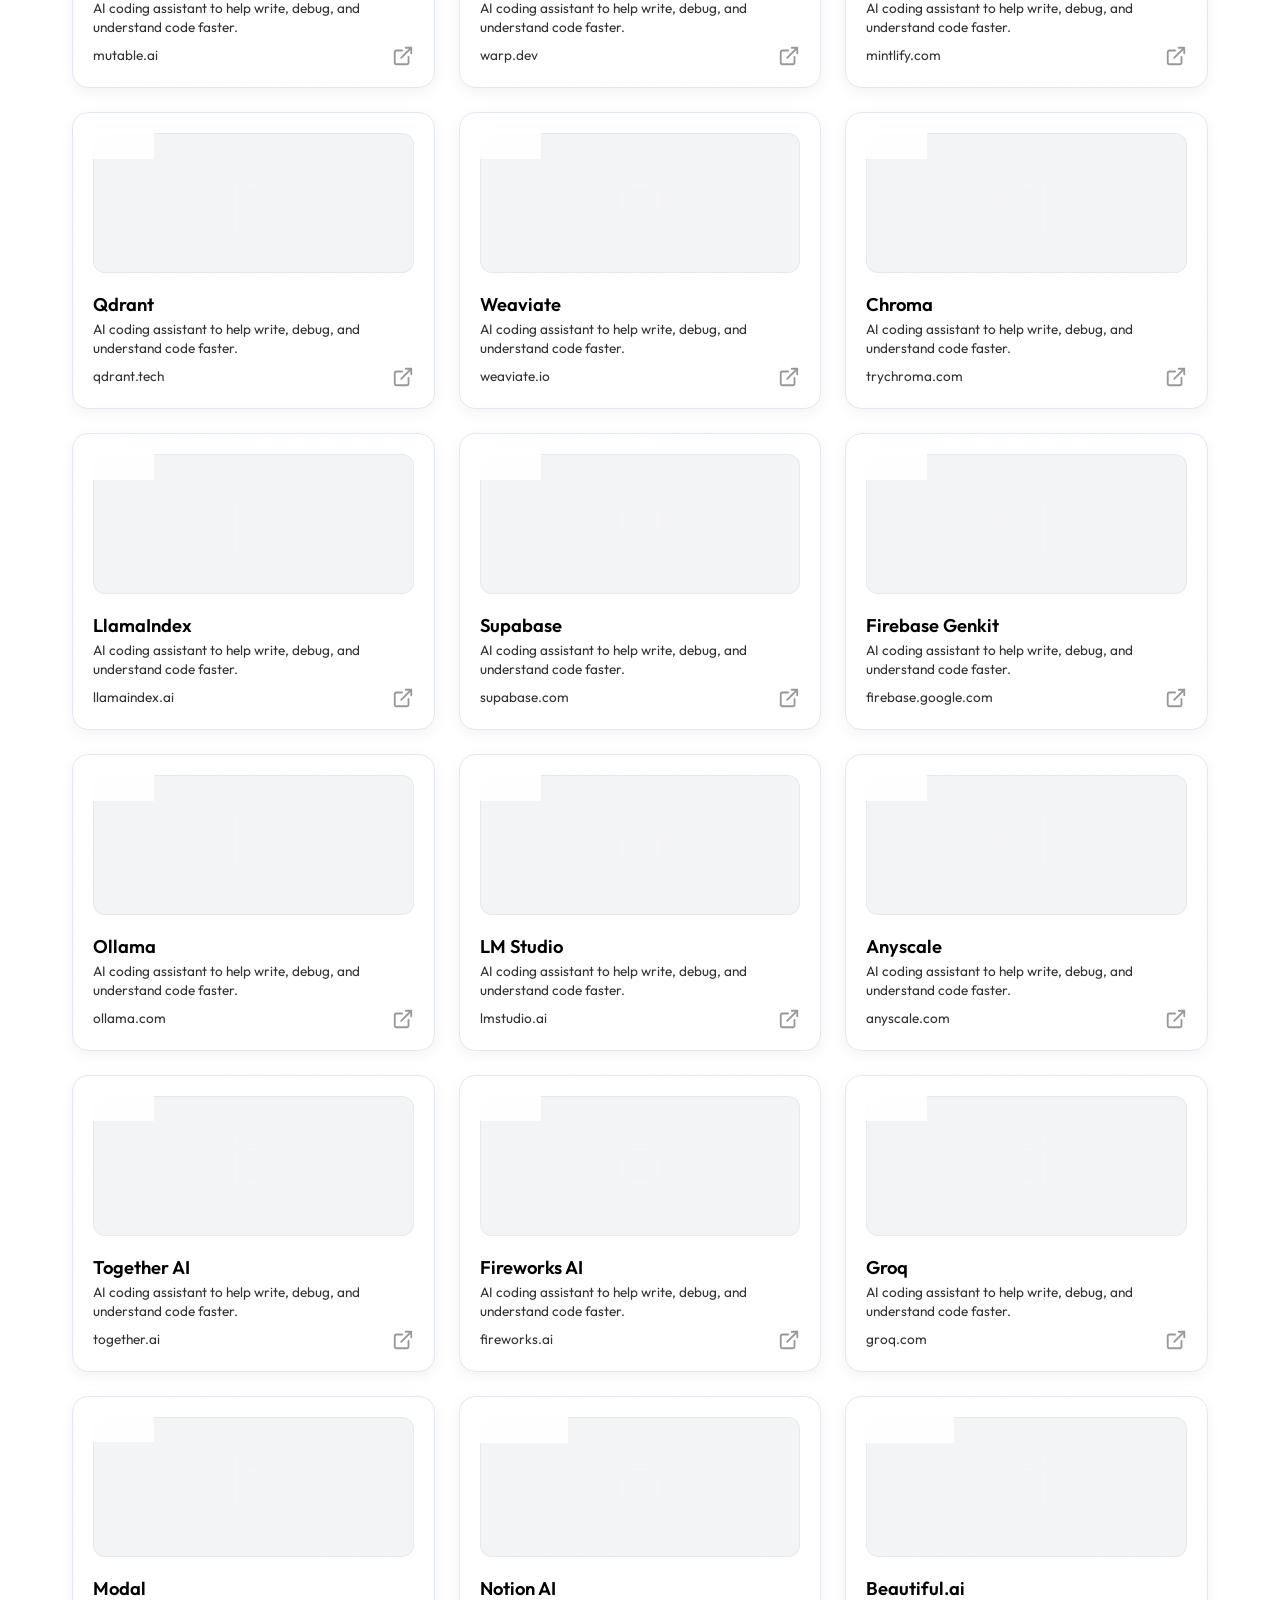
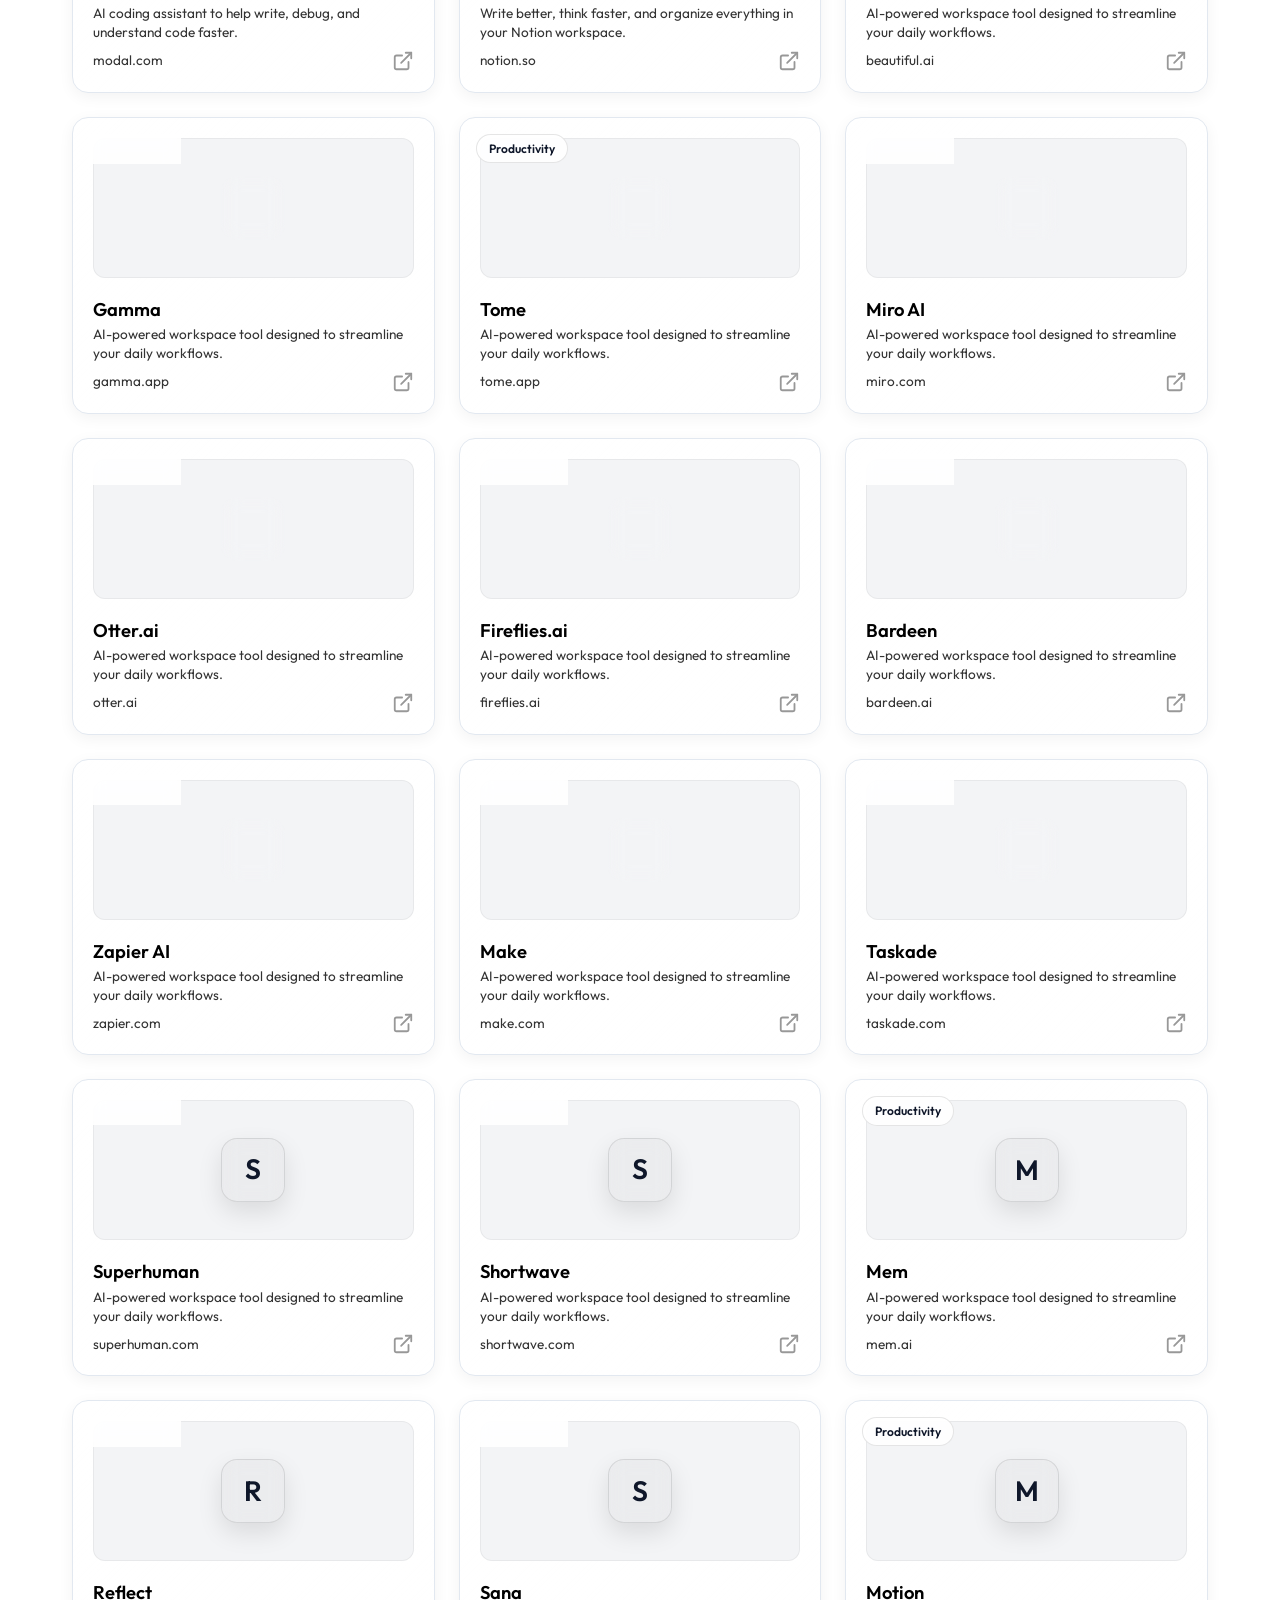
==== commit e4fd5b42: "Update UI to minimalist black and white, add descriptions, and refine tool cards" ====
--- a/index.html
+++ b/index.html
@@ -7,19 +7,22 @@
     <link rel="preconnect" href="https://fonts.googleapis.com">
     <link rel="preconnect" href="https://fonts.gstatic.com" crossorigin>
     <link href="https://fonts.googleapis.com/css2?family=Outfit:wght@300;400;600&display=swap" rel="stylesheet">
-    <link rel="stylesheet" href="style.css">
+    <link rel="stylesheet" href="style.css?v=2">
 </head>
 <body>
-    <div class="background-orb orb-1"></div>
-    <div class="background-orb orb-2"></div>
+    <!-- Clean White Background -->
     
     <main class="container">
         <header>
             <h1>AI Tools</h1>
-            <p>Your curated collection of AI resources</p>
+            <p style="max-width: 650px; margin: 0 auto 2rem; line-height: 1.6;">Discover and explore a hand-curated directory of over 200 of the world's most powerful Artificial Intelligence tools. Filter by category to find the perfect AI for generating images, writing code, editing videos, or supercharging your productivity.</p>
             <div class="search-container">
                 <input type="text" id="search-input" placeholder="Search for tools...">
                 <svg class="search-icon" xmlns="http://www.w3.org/2000/svg" width="20" height="20" viewBox="0 0 24 24" fill="none" stroke="currentColor" stroke-width="2" stroke-linecap="round" stroke-linejoin="round"><circle cx="11" cy="11" r="8"></circle><line x1="21" y1="21" x2="16.65" y2="16.65"></line></svg>
+            </div>
+            <div class="category-filters" id="category-filters">
+                <button class="category-btn active" data-category="All">All</button>
+                <!-- Categories will be injected here -->
             </div>
         </header>
         
@@ -30,9 +33,13 @@
         <div id="no-results" class="hidden">
             <p>No tools found matching your search.</p>
         </div>
+        
+        <footer style="text-align: center; margin-top: 4rem; padding-top: 2rem; border-top: 1px solid rgba(0,0,0,0.1); color: var(--text-secondary); position: relative; height: 100px;">
+            <p style="display: inline-block; padding: 10px; color: #000000; font-weight: 500;">Curated and developed by <span style="font-weight: 700;">Rishi</span></p>
+        </footer>
     </main>
 
-    <script src="data.js"></script>
-    <script src="script.js"></script>
+    <script src="data.js?v=15"></script>
+    <script src="script.js?v=15"></script>
 </body>
 </html>
--- a/style.css
+++ b/style.css
@@ -1,15 +1,15 @@
 :root {
-    --bg-color: #0b0f19;
-    --card-bg: rgba(255, 255, 255, 0.03);
-    --card-border: rgba(255, 255, 255, 0.08);
-    --card-hover-bg: rgba(255, 255, 255, 0.06);
-    --card-hover-border: rgba(255, 255, 255, 0.2);
-    --text-primary: #f0f4f8;
-    --text-secondary: #94a3b8;
-    --accent: #3b82f6;
-    --accent-glow: rgba(59, 130, 246, 0.5);
-    --gradient-1: #3b82f6;
-    --gradient-2: #8b5cf6;
+    --bg-color: #ffffff;
+    --card-bg: #ffffff;
+    --card-border: #e2e8f0;
+    --card-hover-bg: #f8fafc;
+    --card-hover-border: #cbd5e1;
+    --text-primary: #000000;
+    --text-secondary: #333333;
+    --accent: #000000;
+    --accent-glow: rgba(0, 0, 0, 0.1);
+    --gradient-1: #000000;
+    --gradient-2: #333333;
 }
 
 * {
@@ -60,6 +60,8 @@
     100% { transform: translate(30px, 50px) scale(1.1); }
 }
 
+/* Interactive Animated Blob Removed for Simplicity */
+
 .container {
     max-width: 1200px;
     margin: 0 auto;
@@ -76,9 +78,7 @@
     font-size: 3.5rem;
     font-weight: 600;
     margin-bottom: 0.5rem;
-    background: linear-gradient(135deg, #fff, #94a3b8);
-    -webkit-background-clip: text;
-    -webkit-text-fill-color: transparent;
+    color: #000000;
 }
 
 header p {
@@ -99,7 +99,7 @@
     font-family: 'Outfit', sans-serif;
     font-size: 1.1rem;
     color: var(--text-primary);
-    background: rgba(0, 0, 0, 0.4);
+    background: rgba(255, 255, 255, 0.6);
     border: 1px solid var(--card-border);
     border-radius: 50px;
     outline: none;
@@ -111,7 +111,7 @@
 #search-input:focus {
     border-color: var(--accent);
     box-shadow: 0 0 20px var(--accent-glow);
-    background: rgba(0, 0, 0, 0.6);
+    background: rgba(255, 255, 255, 0.9);
 }
 
 #search-input::placeholder {
@@ -130,6 +130,58 @@
 
 #search-input:focus + .search-icon {
     color: var(--accent);
+}
+
+.category-filters {
+    display: flex;
+    flex-wrap: wrap;
+    justify-content: center;
+    gap: 0.75rem;
+    margin-top: 1.5rem;
+    max-width: 800px;
+    margin-left: auto;
+    margin-right: auto;
+}
+
+.category-btn {
+    background: rgba(0, 0, 0, 0.04);
+    border: 1px solid rgba(0, 0, 0, 0.08);
+    color: var(--text-secondary);
+    padding: 0.5rem 1.25rem;
+    border-radius: 50px;
+    font-family: 'Outfit', sans-serif;
+    font-size: 0.95rem;
+    cursor: pointer;
+    transition: all 0.3s ease;
+    backdrop-filter: blur(10px);
+}
+
+.category-btn:hover {
+    background: rgba(0, 0, 0, 0.08);
+    color: var(--text-primary);
+    transform: translateY(-2px);
+}
+
+.category-btn.active {
+    background: var(--accent);
+    color: #fff;
+    border-color: var(--accent);
+    box-shadow: 0 0 15px var(--accent-glow);
+}
+
+.bookmark-category {
+    position: absolute;
+    top: 1rem;
+    left: 1rem;
+    background: rgba(255, 255, 255, 0.9);
+    color: #0f172a;
+    font-size: 0.75rem;
+    font-weight: 600;
+    padding: 0.25rem 0.75rem;
+    border-radius: 20px;
+    border: 1px solid rgba(0, 0, 0, 0.1);
+    z-index: 3;
+    backdrop-filter: blur(8px);
 }
 
 .grid-container {
@@ -143,56 +195,126 @@
     background: var(--card-bg);
     border: 1px solid var(--card-border);
     border-radius: 16px;
-    padding: 1.5rem;
+    padding: 1.25rem;
     text-decoration: none;
     color: var(--text-primary);
-    transition: all 0.4s cubic-bezier(0.175, 0.885, 0.32, 1.275);
-    backdrop-filter: blur(16px);
-    -webkit-backdrop-filter: blur(16px);
+    transition: background 0.3s ease, border-color 0.3s ease, box-shadow 0.3s ease, transform 0.1s ease-out;
     display: flex;
     flex-direction: column;
-    justify-content: space-between;
-    min-height: 120px;
+    min-height: 280px;
     position: relative;
     overflow: hidden;
     opacity: 0;
     transform: translateY(20px);
     animation: fadeInUp 0.6s forwards ease-out;
-}
-
-/* Subtle shine effect on cards */
+    box-shadow: 0 4px 15px rgba(0, 0, 0, 0.05);
+    transform-style: preserve-3d;
+}
+
 .bookmark-card::before {
-    content: '';
-    position: absolute;
-    top: 0;
-    left: -100%;
-    width: 50%;
-    height: 100%;
-    background: linear-gradient(to right, transparent, rgba(255, 255, 255, 0.05), transparent);
-    transform: skewX(-20deg);
-    transition: 0.7s;
+    content: none; /* Removed spotlight */
 }
 
 .bookmark-card:hover::before {
-    left: 150%;
+    opacity: 0;
+}
+
+.bookmark-card > * {
+    transform: translateZ(20px);
+}
+
+.liquid-overlay {
+    position: absolute;
+    top: 0; left: 0; right: 0; bottom: 0;
+    border-radius: 24px;
+    background: linear-gradient(135deg, rgba(255,255,255,0.4) 0%, rgba(255,255,255,0) 100%);
+    z-index: 1;
+    pointer-events: none;
+}
+
+.liquid-blob {
+    position: absolute;
+    width: 120px;
+    height: 120px;
+    background: var(--accent);
+    filter: blur(35px);
+    border-radius: 50%;
+    opacity: 0;
+    transition: opacity 0.5s, transform 0.8s;
+    z-index: 0;
+    top: 20%;
+    left: 20%;
+}
+
+.bookmark-card:hover .liquid-blob {
+    opacity: 0.4;
+    animation: moveBlob 4s infinite alternate ease-in-out;
+}
+
+@keyframes moveBlob {
+    0% { transform: translate(0, 0) scale(1); }
+    100% { transform: translate(60px, 40px) scale(1.5); }
 }
 
 .bookmark-card:hover {
-    transform: translateY(-8px) scale(1.02);
     background: var(--card-hover-bg);
     border-color: var(--card-hover-border);
-    box-shadow: 0 20px 40px rgba(0, 0, 0, 0.4), 0 0 20px rgba(59, 130, 246, 0.1);
+    box-shadow: 0 10px 25px rgba(0, 0, 0, 0.08);
+}
+
+.preview-container {
+    width: 100%;
+    height: 140px;
+    border-radius: 12px;
+    overflow: hidden;
+    margin-bottom: 1.25rem;
+    position: relative;
+    z-index: 2;
+    background: rgba(255,255,255,0.5);
+    border: 1px solid rgba(0, 0, 0, 0.05);
+}
+
+.preview-icon {
+    width: 64px;
+    height: 64px;
+    border-radius: 16px;
+    transition: transform 0.6s cubic-bezier(0.25, 0.46, 0.45, 0.94);
+}
+
+.bookmark-card:hover .preview-icon {
+    transform: scale(1.15) rotate(5deg);
+}
+
+.bookmark-content {
+    position: relative;
+    z-index: 2;
+    flex-grow: 1;
+    display: flex;
+    flex-direction: column;
+    justify-content: flex-end;
 }
 
 .bookmark-title {
-    font-size: 1.2rem;
+    font-size: 1.15rem;
     font-weight: 600;
+    margin-bottom: 0.2rem;
+    line-height: 1.3;
+    display: -webkit-box;
+    -webkit-line-clamp: 1;
+    -webkit-box-orient: vertical;
+    overflow: hidden;
+}
+
+.bookmark-desc {
+    font-size: 0.85rem;
+    color: var(--text-secondary);
     margin-bottom: 0.5rem;
-    line-height: 1.3;
+    line-height: 1.4;
     display: -webkit-box;
     -webkit-line-clamp: 2;
     -webkit-box-orient: vertical;
     overflow: hidden;
+    text-overflow: ellipsis;
 }
 
 .bookmark-url {
@@ -201,20 +323,24 @@
     white-space: nowrap;
     overflow: hidden;
     text-overflow: ellipsis;
+    padding-right: 2rem;
 }
 
 .bookmark-icon {
     position: absolute;
-    bottom: 1.5rem;
-    right: 1.5rem;
-    width: 24px;
-    height: 24px;
-    opacity: 0.5;
-    transition: opacity 0.3s ease;
+    bottom: 1.25rem;
+    right: 1.25rem;
+    width: 22px;
+    height: 22px;
+    opacity: 0.4;
+    transition: all 0.3s ease;
+    z-index: 2;
 }
 
 .bookmark-card:hover .bookmark-icon {
     opacity: 1;
+    transform: scale(1.15) translate(-2px, -2px);
+    color: var(--text-primary);
 }
 
 .hidden {
